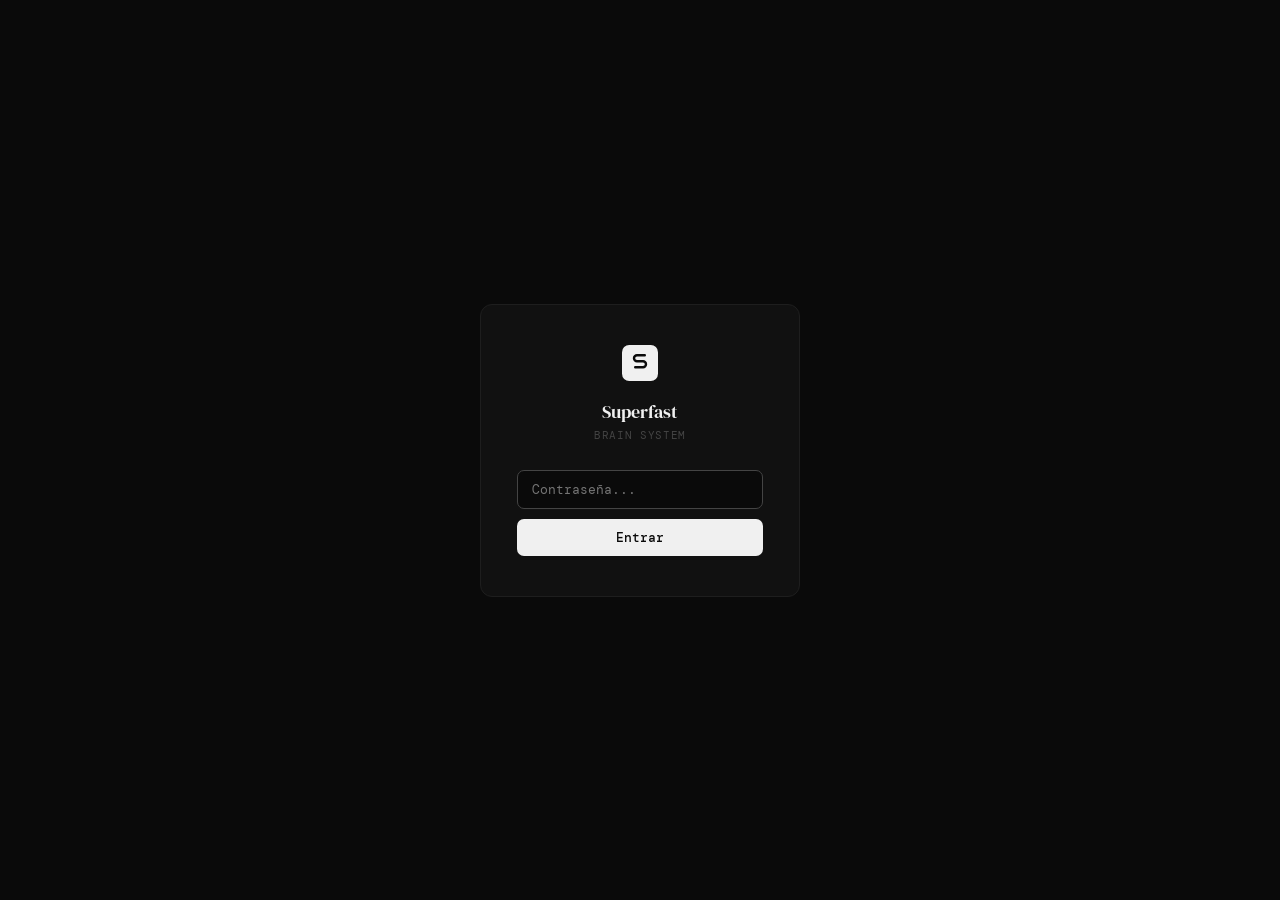
==== web/index.html @ 35ba749e "fix: mover endpoints reminder a web/app.py (archivo real de Render)" ====
<!DOCTYPE html>
<html lang="es">
<head>
<meta charset="UTF-8">
<meta name="viewport" content="width=device-width, initial-scale=1.0">
<title>Superfast — Brain System</title>
<link href="https://fonts.googleapis.com/css2?family=DM+Serif+Display:ital@0;1&family=DM+Mono:wght@300;400;500&display=swap" rel="stylesheet">
<style>
:root {
  --bg: #0a0a0a; --surface: #111111; --surface2: #1a1a1a;
  --border: #1e1e1e; --border2: #2e2e2e;
  --text: #f0f0f0; --text2: #888888; --text3: #444444;
  --green: #4ade80; --red: #f87171;
  --bottom-nav-h: 60px;
}
* { box-sizing: border-box; margin: 0; padding: 0; }
body { background: var(--bg); color: var(--text); font-family: 'DM Mono', monospace; font-size: 13px; min-height: 100vh; display: flex; }

/* ── LOGIN SCREEN ─────────────────────────────────────────── */
#login-screen {
  display: none;
  position: fixed; inset: 0;
  background: #0a0a0a;
  align-items: center; justify-content: center;
  z-index: 9999;
  padding: 16px;
}
#login-screen.visible { display: flex; }
.login-box {
  background: #111;
  border: 1px solid #1e1e1e;
  border-radius: 12px;
  padding: 40px 36px;
  width: 100%;
  max-width: 320px;
  text-align: center;
}
.login-logo { width: 36px; height: 36px; margin: 0 auto 14px; }
.login-title { font-family: 'DM Serif Display', serif; font-size: 18px; color: #f0f0f0; margin-bottom: 4px; }
.login-sub { font-size: 11px; color: #444; letter-spacing: 0.06em; text-transform: uppercase; margin-bottom: 28px; }
.login-input {
  width: 100%; padding: 10px 14px;
  background: #0a0a0a; border: 1px solid #2e2e2e; border-radius: 7px;
  color: #f0f0f0; font-family: 'DM Mono', monospace; font-size: 13px;
  outline: none; margin-bottom: 10px; transition: border-color 0.15s;
}
.login-input:focus { border-color: #444; }
.login-btn {
  width: 100%; padding: 10px;
  background: #f0f0f0; border: none; border-radius: 7px;
  color: #0a0a0a; font-family: 'DM Mono', monospace;
  font-size: 13px; font-weight: 500; cursor: pointer; transition: background 0.15s;
}
.login-btn:hover { background: #d4d4d4; }
.login-btn:disabled { background: #1a1a1a; color: #444; cursor: not-allowed; }
.login-error { font-size: 11px; color: #f87171; margin-top: 10px; display: none; }

/* ── APP ─────────────────────────────────────────────────── */
#app { display: none; width: 100%; }
#app.visible { display: flex; }

/* ── SIDEBAR (desktop) ───────────────────────────────────── */
.sidebar {
  width: 220px; min-width: 220px;
  background: var(--surface); border-right: 1px solid var(--border);
  display: flex; flex-direction: column;
  height: 100vh; position: sticky; top: 0;
}
.logo { padding: 24px 20px; border-bottom: 1px solid var(--border); display: flex; align-items: center; gap: 12px; }
.logo-mark { width: 30px; height: 30px; flex-shrink: 0; }
.logo-name { font-family: 'DM Serif Display', serif; font-size: 15px; color: var(--text); display: block; }
.logo-sub { font-size: 10px; color: var(--text3); letter-spacing: 0.08em; text-transform: uppercase; display: block; margin-top: 1px; }
.nav { padding: 12px 10px; flex: 1; }
.nav-section { font-size: 10px; color: var(--text3); letter-spacing: 0.1em; text-transform: uppercase; padding: 14px 10px 6px; }
.nav-item {
  display: flex; align-items: center; gap: 10px;
  padding: 9px 10px; border-radius: 6px; cursor: pointer;
  color: var(--text2); font-size: 12px; border: none; background: none;
  width: 100%; text-align: left; transition: all 0.15s; letter-spacing: 0.02em;
}
.nav-item:hover { background: var(--surface2); color: var(--text); }
.nav-item.active { background: var(--surface2); color: var(--text); }
.nav-item svg { opacity: 0.5; flex-shrink: 0; }
.nav-item.active svg { opacity: 1; }
.sidebar-footer {
  padding: 14px 16px; border-top: 1px solid var(--border);
  font-size: 11px; color: var(--text3);
  display: flex; align-items: center; justify-content: space-between;
}
.logout-btn { background: none; border: none; color: var(--text3); font-family: 'DM Mono', monospace; font-size: 11px; cursor: pointer; padding: 0; transition: color 0.15s; }
.logout-btn:hover { color: var(--red); }
.status-dot { display: inline-block; width: 6px; height: 6px; border-radius: 50%; background: var(--green); margin-right: 6px; animation: pulse 2s infinite; }
@keyframes pulse { 0%,100%{opacity:1} 50%{opacity:0.3} }

/* ── BOTTOM NAV (mobile only) ────────────────────────────── */
.bottom-nav {
  display: none;
  position: fixed; bottom: 0; left: 0; right: 0;
  height: var(--bottom-nav-h);
  background: var(--surface);
  border-top: 1px solid var(--border);
  z-index: 100;
  padding: 0 4px;
  align-items: stretch;
}
.bnav-item {
  flex: 1; display: flex; flex-direction: column;
  align-items: center; justify-content: center; gap: 4px;
  cursor: pointer; border: none; background: none;
  color: var(--text3); font-family: 'DM Mono', monospace;
  font-size: 9px; letter-spacing: 0.04em; padding: 8px 4px;
  transition: color 0.15s; -webkit-tap-highlight-color: transparent;
}
.bnav-item svg { opacity: 0.5; }
.bnav-item.active { color: var(--text); }
.bnav-item.active svg { opacity: 1; }

/* ── MAIN ────────────────────────────────────────────────── */
.main { flex: 1; display: flex; flex-direction: column; height: 100vh; overflow: hidden; min-width: 0; }
.topbar {
  height: 56px; border-bottom: 1px solid var(--border);
  display: flex; align-items: center; padding: 0 28px; gap: 14px; flex-shrink: 0;
}
.topbar-title { font-family: 'DM Serif Display', serif; font-size: 16px; color: var(--text); white-space: nowrap; }
.topbar-sep { color: var(--text3); }
.topbar-sub { font-size: 11px; color: var(--text3); white-space: nowrap; overflow: hidden; text-overflow: ellipsis; }
.topbar-actions { margin-left: auto; flex-shrink: 0; }
.content { flex: 1; overflow-y: auto; padding: 28px; }
.content::-webkit-scrollbar { width: 4px; }
.content::-webkit-scrollbar-thumb { background: var(--border2); border-radius: 2px; }

/* ── BUTTONS ─────────────────────────────────────────────── */
.btn {
  padding: 7px 16px; border-radius: 5px;
  font-family: 'DM Mono', monospace; font-size: 12px; cursor: pointer;
  border: 1px solid var(--border2); background: var(--surface2); color: var(--text2);
  transition: all 0.15s; white-space: nowrap;
}
.btn:hover { border-color: #444; color: var(--text); }
.btn-primary { background: var(--text); color: var(--bg); border-color: var(--text); font-weight: 500; }
.btn-primary:hover { background: #d4d4d4; }
.btn-primary:disabled { background: var(--surface2); color: var(--text3); border-color: var(--border); cursor: not-allowed; }

/* ── VIEWS ───────────────────────────────────────────────── */
.view { display: none; }
.view.active { display: block; }

/* ── PANEL ───────────────────────────────────────────────── */
.panel { background: var(--surface); border: 1px solid var(--border); border-radius: 8px; overflow: hidden; }
.panel-header { padding: 12px 18px; border-bottom: 1px solid var(--border); display: flex; align-items: center; justify-content: space-between; }
.panel-label { font-size: 10px; color: var(--text3); letter-spacing: 0.1em; text-transform: uppercase; }
.panel-body { padding: 18px; }

/* ── NEW NOTE ────────────────────────────────────────────── */
.note-grid { display: grid; grid-template-columns: 1fr 300px; gap: 20px; max-width: 1080px; }
.title-input {
  width: 100%; background: transparent; border: none;
  border-bottom: 1px solid var(--border); color: var(--text);
  font-family: 'DM Serif Display', serif; font-size: 22px; line-height: 1.3;
  padding: 2px 0 12px; outline: none; display: block;
}
.title-input::placeholder { color: var(--text3); font-style: italic; }
.body-input {
  width: 100%; height: 360px; background: transparent; border: none;
  color: var(--text2); font-family: 'DM Mono', monospace; font-size: 13px;
  line-height: 1.8; resize: none; outline: none; margin-top: 14px;
}
.body-input::placeholder { color: var(--text3); }
.char-count { padding: 10px 18px; border-top: 1px solid var(--border); font-size: 11px; color: var(--text3); text-align: right; }

/* ── STATUS ──────────────────────────────────────────────── */
.status-box { padding: 10px 14px; border-radius: 6px; font-size: 12px; display: flex; align-items: center; gap: 8px; }
.status-box.idle { background: rgba(255,255,255,0.03); border: 1px solid var(--border2); color: var(--text3); }
.status-box.processing { background: rgba(255,255,255,0.05); border: 1px solid var(--border2); color: var(--text2); }
.status-box.success { background: rgba(74,222,128,0.07); border: 1px solid rgba(74,222,128,0.2); color: var(--green); }
.status-box.error { background: rgba(248,113,113,0.07); border: 1px solid rgba(248,113,113,0.2); color: var(--red); }
.info-row { display: flex; flex-direction: column; gap: 16px; margin-top: 16px; }
.info-label { font-size: 10px; color: var(--text3); letter-spacing: 0.1em; text-transform: uppercase; margin-bottom: 6px; }
.info-value { font-size: 13px; color: var(--text2); line-height: 1.6; }
.tags-row { display: flex; flex-wrap: wrap; gap: 5px; }
.tag { padding: 3px 9px; border: 1px solid var(--border2); border-radius: 3px; font-size: 11px; color: var(--text2); }
.notion-link {
  display: flex; align-items: center; gap: 8px;
  padding: 10px 12px; background: var(--surface2);
  border: 1px solid var(--border2); border-radius: 6px;
  color: var(--text); text-decoration: none; font-size: 12px; transition: border-color 0.15s;
}
.notion-link:hover { border-color: #555; }

/* ── HISTORY ─────────────────────────────────────────────── */
.history-grid { display: grid; grid-template-columns: repeat(auto-fill, minmax(280px, 1fr)); gap: 14px; max-width: 1080px; }
.note-card { background: var(--surface); border: 1px solid var(--border); border-radius: 8px; padding: 16px; cursor: pointer; transition: border-color 0.15s; }
.note-card:hover { border-color: var(--border2); }
.card-header { display: flex; align-items: flex-start; justify-content: space-between; gap: 10px; margin-bottom: 10px; }
.card-title { font-family: 'DM Serif Display', serif; font-size: 15px; color: var(--text); line-height: 1.3; }
.card-badge { font-size: 10px; padding: 2px 7px; border: 1px solid var(--border2); border-radius: 3px; color: var(--text3); flex-shrink: 0; letter-spacing: 0.05em; }
.card-date { font-size: 10px; color: var(--text3); margin-bottom: 8px; }
.card-summary { font-size: 12px; color: var(--text2); line-height: 1.6; margin-bottom: 12px; display: -webkit-box; -webkit-line-clamp: 2; -webkit-box-orient: vertical; overflow: hidden; }
.card-footer { display: flex; align-items: center; justify-content: space-between; }
.card-tags { display: flex; gap: 5px; flex-wrap: wrap; }
.card-tag { font-size: 10px; color: var(--text3); border: 1px solid var(--border); border-radius: 2px; padding: 2px 6px; }
.card-ext-link { font-size: 11px; color: var(--text3); text-decoration: none; transition: color 0.15s; }
.card-ext-link:hover { color: var(--text); }
.card-delete { background: none; border: none; cursor: pointer; color: var(--text3); padding: 2px 4px; border-radius: 3px; font-size: 14px; line-height: 1; transition: color 0.15s; display: none; }
.note-card:hover .card-delete { display: block; }
.card-delete:hover { color: var(--red); }

/* ── HISTORY TOOLBAR ─────────────────────────────────────── */
.history-toolbar { display: flex; align-items: center; gap: 10px; max-width: 1080px; margin-bottom: 18px; flex-wrap: wrap; }
.search-input {
  flex: 1; min-width: 160px; background: var(--surface);
  border: 1px solid var(--border2); border-radius: 6px;
  color: var(--text); font-family: 'DM Mono', monospace;
  font-size: 12px; padding: 8px 14px; outline: none; transition: border-color 0.15s;
}
.search-input:focus { border-color: #444; }
.search-input::placeholder { color: var(--text3); }
.filter-btn {
  padding: 7px 12px; border-radius: 5px;
  font-family: 'DM Mono', monospace; font-size: 11px; cursor: pointer;
  border: 1px solid var(--border2); background: var(--surface); color: var(--text3);
  transition: all 0.15s; letter-spacing: 0.04em; white-space: nowrap;
}
.filter-btn:hover { color: var(--text); border-color: #444; }
.filter-btn.on { background: var(--surface2); color: var(--text); border-color: #444; }

/* ── CARD PINNED ─────────────────────────────────────────── */
.note-card.pinned { border-color: #333; }
.card-pin { background: none; border: none; cursor: pointer; color: var(--text3); padding: 2px 4px; font-size: 12px; transition: color 0.15s; display: none; }
.note-card:hover .card-pin { display: block; }
.note-card.pinned .card-pin { display: block; color: var(--text2); }
.card-pin:hover { color: var(--text); }
.card-reprocess { background: none; border: none; cursor: pointer; color: var(--text3); padding: 2px 4px; font-size: 11px; transition: color 0.15s; display: none; letter-spacing: 0.02em; }
.note-card:hover .card-reprocess { display: block; }
.card-reprocess:hover { color: var(--text); }

/* ── STATS ───────────────────────────────────────────────── */
.stats-grid { display: grid; grid-template-columns: repeat(auto-fill, minmax(200px, 1fr)); gap: 14px; max-width: 1080px; margin-bottom: 28px; }
.stat-card { background: var(--surface); border: 1px solid var(--border); border-radius: 8px; padding: 18px 20px; }
.stat-value { font-family: 'DM Serif Display', serif; font-size: 32px; color: var(--text); line-height: 1; margin-bottom: 6px; }
.stat-label { font-size: 11px; color: var(--text3); letter-spacing: 0.06em; text-transform: uppercase; }
.tags-chart { max-width: 1080px; background: var(--surface); border: 1px solid var(--border); border-radius: 8px; padding: 18px 20px; margin-bottom: 14px; }
.tags-chart-title { font-size: 10px; color: var(--text3); letter-spacing: 0.1em; text-transform: uppercase; margin-bottom: 14px; }
.tag-bar-row { display: flex; align-items: center; gap: 10px; margin-bottom: 8px; }
.tag-bar-label { font-size: 11px; color: var(--text2); width: 100px; flex-shrink: 0; overflow: hidden; text-overflow: ellipsis; white-space: nowrap; }
.tag-bar-track { flex: 1; height: 4px; background: var(--border2); border-radius: 2px; }
.tag-bar-fill { height: 100%; background: var(--text2); border-radius: 2px; transition: width 0.4s ease; }
.tag-bar-count { font-size: 11px; color: var(--text3); width: 20px; text-align: right; flex-shrink: 0; }
.empty { display: flex; flex-direction: column; align-items: center; justify-content: center; height: 260px; gap: 10px; color: var(--text3); }
.empty-icon { font-size: 28px; opacity: 0.3; }
.empty-text { font-size: 12px; letter-spacing: 0.04em; }

/* ── CHAT ────────────────────────────────────────────────── */
.chat-layout { display: grid; grid-template-columns: 1fr 300px; gap: 20px; max-width: 1080px; height: calc(100vh - 114px); }
.chat-col { display: flex; flex-direction: column; height: 100%; min-height: 0; }
.chat-messages { flex: 1; overflow-y: auto; display: flex; flex-direction: column; gap: 14px; padding-right: 6px; }
.chat-messages::-webkit-scrollbar { width: 3px; }
.chat-messages::-webkit-scrollbar-thumb { background: var(--border2); }
.msg { display: flex; gap: 10px; animation: fadeUp 0.2s ease; }
.msg.user { flex-direction: row-reverse; }
@keyframes fadeUp { from{opacity:0;transform:translateY(5px)} to{opacity:1;transform:translateY(0)} }
.msg-av {
  width: 26px; height: 26px; border-radius: 4px;
  background: var(--surface2); border: 1px solid var(--border2);
  display: flex; align-items: center; justify-content: center;
  font-size: 11px; flex-shrink: 0; font-family: 'DM Serif Display', serif;
}
.msg.user .msg-av { background: var(--text); color: var(--bg); border-color: var(--text); }
.msg-body {
  max-width: 78%; padding: 10px 13px; border-radius: 6px;
  font-size: 12px; line-height: 1.7;
  background: var(--surface); border: 1px solid var(--border); color: var(--text2);
}
.msg.user .msg-body { background: var(--surface2); color: var(--text); border-color: var(--border2); }
.chat-footer { border-top: 1px solid var(--border); padding-top: 14px; flex-shrink: 0; margin-top: 14px; }
.chat-row { display: flex; gap: 8px; }
.chat-in {
  flex: 1; background: var(--surface); border: 1px solid var(--border2); border-radius: 6px;
  color: var(--text); font-family: 'DM Mono', monospace; font-size: 13px;
  padding: 9px 13px; outline: none; transition: border-color 0.15s;
}
.chat-in:focus { border-color: #444; }
.context-note { display: flex; align-items: center; gap: 9px; padding: 9px 10px; border-radius: 5px; cursor: pointer; border: 1px solid transparent; transition: all 0.15s; }
.context-note:hover { background: var(--surface2); }
.context-note.on { background: var(--surface2); border-color: var(--border2); }
.ctx-check { width: 14px; height: 14px; border: 1px solid var(--border2); border-radius: 3px; flex-shrink: 0; display: flex; align-items: center; justify-content: center; }
.context-note.on .ctx-check { background: var(--text); border-color: var(--text); }
.ctx-title { font-size: 12px; color: var(--text2); white-space: nowrap; overflow: hidden; text-overflow: ellipsis; }
.context-note.on .ctx-title { color: var(--text); }
.panel-notes { overflow-y: auto; flex: 1; }
.chat-panel { display: flex; flex-direction: column; height: 100%; }

/* ── CLEAR NOTE BUTTON ───────────────────────────────────── */
.btn-ghost {
  padding: 7px 14px; border-radius: 5px;
  font-family: 'DM Mono', monospace; font-size: 12px; cursor: pointer;
  border: 1px solid var(--border2); background: transparent; color: var(--text3);
  transition: all 0.15s; white-space: nowrap;
}
.btn-ghost:hover { border-color: var(--red); color: var(--red); }

/* ── CHAT FILTER TABS ────────────────────────────────────── */
.chat-filters { display: flex; gap: 6px; margin-bottom: 10px; }
.chat-filter-btn {
  padding: 5px 12px; border-radius: 4px; cursor: pointer;
  font-family: 'DM Mono', monospace; font-size: 11px; letter-spacing: 0.04em;
  border: 1px solid var(--border2); background: transparent; color: var(--text3);
  transition: all 0.15s;
}
.chat-filter-btn:hover { color: var(--text2); border-color: #444; }
.chat-filter-btn.active { background: var(--surface2); color: var(--text); border-color: #444; }
.chat-filter-label { font-size: 10px; color: var(--text3); letter-spacing: 0.08em; text-transform: uppercase; margin-bottom: 8px; padding-left: 2px; }

/* ── BULK SELECT ─────────────────────────────────────────── */
.bulk-bar {
  display: none; align-items: center; gap: 10px;
  padding: 8px 14px; background: var(--surface2);
  border: 1px solid var(--border2); border-radius: 6px;
  max-width: 1080px; margin-bottom: 14px;
}
.bulk-bar.visible { display: flex; }
.bulk-count { font-size: 12px; color: var(--text2); flex: 1; }
.btn-danger {
  padding: 6px 14px; border-radius: 5px;
  font-family: 'DM Mono', monospace; font-size: 12px; cursor: pointer;
  border: 1px solid rgba(248,113,113,0.3); background: rgba(248,113,113,0.08);
  color: var(--red); transition: all 0.15s; white-space: nowrap;
}
.btn-danger:hover { background: rgba(248,113,113,0.15); border-color: var(--red); }
.note-card.selecting { cursor: default; }
.note-card.bulk-selected { border-color: #555; background: var(--surface2); }
.card-checkbox {
  width: 15px; height: 15px; border: 1px solid var(--border2); border-radius: 3px;
  flex-shrink: 0; display: none; align-items: center; justify-content: center;
  background: var(--surface);
}
.selecting-mode .card-checkbox { display: flex; }
.note-card.bulk-selected .card-checkbox { background: var(--text); border-color: var(--text); }

/* ── EDIT MODAL ──────────────────────────────────────────── */
.modal-overlay {
  display: none; position: fixed; inset: 0;
  background: rgba(0,0,0,0.7); z-index: 500;
  align-items: center; justify-content: center; padding: 20px;
}
.modal-overlay.visible { display: flex; }
.modal {
  background: var(--surface); border: 1px solid var(--border2);
  border-radius: 10px; width: 100%; max-width: 620px;
  max-height: 90vh; display: flex; flex-direction: column;
}
.modal-header {
  padding: 16px 20px; border-bottom: 1px solid var(--border);
  display: flex; align-items: center; justify-content: space-between; flex-shrink: 0;
}
.modal-title { font-family: 'DM Serif Display', serif; font-size: 15px; color: var(--text); }
.modal-close { background: none; border: none; color: var(--text3); cursor: pointer; font-size: 18px; line-height: 1; padding: 2px 6px; border-radius: 3px; transition: color 0.15s; }
.modal-close:hover { color: var(--text); }
.modal-body { padding: 20px; overflow-y: auto; flex: 1; display: flex; flex-direction: column; gap: 14px; }
.modal-footer { padding: 14px 20px; border-top: 1px solid var(--border); display: flex; gap: 8px; justify-content: flex-end; flex-shrink: 0; }
.modal-input {
  width: 100%; background: var(--surface2); border: 1px solid var(--border2);
  border-radius: 6px; color: var(--text); font-family: 'DM Mono', monospace;
  font-size: 13px; padding: 9px 13px; outline: none; transition: border-color 0.15s;
}
.modal-input:focus { border-color: #444; }
.modal-textarea {
  width: 100%; height: 240px; background: var(--surface2); border: 1px solid var(--border2);
  border-radius: 6px; color: var(--text2); font-family: 'DM Mono', monospace;
  font-size: 13px; line-height: 1.7; padding: 9px 13px; outline: none;
  resize: vertical; transition: border-color 0.15s;
}
.modal-textarea:focus { border-color: #444; }
.modal-label { font-size: 10px; color: var(--text3); letter-spacing: 0.1em; text-transform: uppercase; margin-bottom: 5px; }

/* ── REMINDERS ───────────────────────────────────────────── */
.reminder-badge {
  display: inline-flex; align-items: center; gap: 4px;
  font-size: 10px; padding: 2px 7px;
  border-radius: 3px; letter-spacing: 0.04em;
  border: 1px solid rgba(251,191,36,0.3);
  background: rgba(251,191,36,0.08); color: #fbbf24;
}
.reminder-badge.overdue {
  border-color: rgba(248,113,113,0.3);
  background: rgba(248,113,113,0.08); color: var(--red);
}
.reminder-badge.today {
  border-color: rgba(74,222,128,0.3);
  background: rgba(74,222,128,0.08); color: var(--green);
}
.card-reminder { background: none; border: none; cursor: pointer; color: var(--text3); padding: 2px 4px; font-size: 12px; transition: color 0.15s; display: none; }
.note-card:hover .card-reminder { display: block; }
.note-card.has-reminder .card-reminder { display: block; color: #fbbf24; }
.note-card.has-reminder.overdue .card-reminder { color: var(--red); }
.note-card.has-reminder.today .card-reminder { color: var(--green); }
.reminder-panel {
  background: var(--surface); border: 1px solid var(--border);
  border-radius: 8px; padding: 0; overflow: hidden; max-width: 1080px; margin-bottom: 20px;
}
.reminder-panel-header {
  padding: 12px 18px; border-bottom: 1px solid var(--border);
  display: flex; align-items: center; justify-content: space-between;
}
.reminder-item {
  display: flex; align-items: center; gap: 12px;
  padding: 10px 18px; border-bottom: 1px solid var(--border);
  transition: background 0.1s;
}
.reminder-item:last-child { border-bottom: none; }
.reminder-item:hover { background: var(--surface2); }
.reminder-dot { width: 6px; height: 6px; border-radius: 50%; flex-shrink: 0; background: #fbbf24; }
.reminder-dot.overdue { background: var(--red); }
.reminder-dot.today { background: var(--green); }
.reminder-title { flex: 1; font-size: 12px; color: var(--text); overflow: hidden; text-overflow: ellipsis; white-space: nowrap; }
.reminder-date-label { font-size: 11px; color: var(--text3); flex-shrink: 0; }
.reminder-clear { background: none; border: none; cursor: pointer; color: var(--text3); font-size: 13px; padding: 2px 5px; border-radius: 3px; transition: color 0.15s; }
.reminder-clear:hover { color: var(--red); }

/* Date picker modal */
.date-picker-overlay {
  display: none; position: fixed; inset: 0;
  background: rgba(0,0,0,0.5); z-index: 600;
  align-items: center; justify-content: center;
}
.date-picker-overlay.visible { display: flex; }
.date-picker-box {
  background: var(--surface); border: 1px solid var(--border2);
  border-radius: 10px; padding: 24px; width: 280px;
}
.date-picker-title { font-family: 'DM Serif Display', serif; font-size: 14px; color: var(--text); margin-bottom: 4px; }
.date-picker-sub { font-size: 11px; color: var(--text3); margin-bottom: 16px; white-space: nowrap; overflow: hidden; text-overflow: ellipsis; }
.date-input {
  width: 100%; background: var(--surface2); border: 1px solid var(--border2);
  border-radius: 6px; color: var(--text); font-family: 'DM Mono', monospace;
  font-size: 13px; padding: 9px 13px; outline: none; margin-bottom: 12px;
  transition: border-color 0.15s;
}
.date-input:focus { border-color: #444; }
.date-picker-actions { display: flex; gap: 8px; justify-content: flex-end; }
.shortcut-btns { display: flex; gap: 6px; margin-bottom: 12px; flex-wrap: wrap; }
.shortcut-btn {
  padding: 5px 10px; border-radius: 4px; cursor: pointer;
  font-family: 'DM Mono', monospace; font-size: 11px;
  border: 1px solid var(--border2); background: var(--surface2); color: var(--text2);
  transition: all 0.15s;
}
.shortcut-btn:hover { color: var(--text); border-color: #444; }

/* ── SPINNER ─────────────────────────────────────────────── */
.spin { width: 12px; height: 12px; border: 2px solid var(--border2); border-top-color: var(--text2); border-radius: 50%; animation: rot 0.7s linear infinite; display: inline-block; }
@keyframes rot { to{transform:rotate(360deg)} }

/* ════════════════════════════════════════════════════════════
   RESPONSIVE — tablet (≤ 900px)
════════════════════════════════════════════════════════════ */
@media (max-width: 900px) {
  .note-grid {
    grid-template-columns: 1fr;
  }
  .chat-layout {
    grid-template-columns: 1fr;
    height: auto;
  }
  .chat-panel {
    height: 280px;
  }
}

/* ════════════════════════════════════════════════════════════
   RESPONSIVE — mobile (≤ 640px)
════════════════════════════════════════════════════════════ */
@media (max-width: 640px) {
  /* Hide desktop sidebar, show bottom nav */
  .sidebar { display: none; }
  .bottom-nav { display: flex; }

  /* App takes full width */
  #app.visible { flex-direction: column; }
  .main { height: calc(100vh - var(--bottom-nav-h)); }

  /* Topbar — hide subtitle, smaller padding */
  .topbar { padding: 0 16px; gap: 8px; height: 50px; }
  .topbar-sep { display: none; }
  .topbar-sub { display: none; }
  .topbar-title { font-size: 14px; }
  .btn { padding: 6px 12px; font-size: 11px; }

  /* Content padding */
  .content { padding: 16px; padding-bottom: 16px; }

  /* Note grid → single column */
  .note-grid { grid-template-columns: 1fr; gap: 14px; }

  /* Textarea height smaller on mobile */
  .body-input { height: 220px; }

  /* History toolbar wrap nicely */
  .history-toolbar { gap: 8px; }
  .search-input { min-width: 100%; order: -1; }
  .filter-btn { font-size: 10px; padding: 6px 10px; }

  /* History grid → 1 col */
  .history-grid { grid-template-columns: 1fr; }

  /* Always show card actions on mobile (no hover) */
  .card-delete { display: block; }
  .card-pin { display: block; }
  .card-reminder { display: block; }
  .card-reprocess { display: block; }

  /* Chat layout → stacked, full height */
  .chat-layout {
    grid-template-columns: 1fr;
    height: calc(100vh - 50px - var(--bottom-nav-h));
    gap: 12px;
  }
  .chat-col { min-height: 0; }
  .chat-panel { height: 200px; flex-shrink: 0; }
  .panel-notes { max-height: 140px; }

  /* Stats grid 2 cols on mobile */
  .stats-grid { grid-template-columns: repeat(2, 1fr); }
  .stat-value { font-size: 26px; }
}
</style>
</head>
<body>

<!-- ── LOGIN SCREEN ──────────────────────────────────────────────── -->
<div id="login-screen">
  <div class="login-box">
    <svg class="login-logo" viewBox="0 0 30 30" fill="none" xmlns="http://www.w3.org/2000/svg">
      <rect width="30" height="30" rx="6" fill="#f0f0f0"/>
      <path d="M19 8.5H12.5C11.12 8.5 10 9.62 10 11C10 12.38 11.12 13.5 12.5 13.5H17.5C18.88 13.5 20 14.62 20 16C20 17.38 18.88 18.5 17.5 18.5H11" stroke="#0a0a0a" stroke-width="2" stroke-linecap="round"/>
    </svg>
    <div class="login-title">Superfast</div>
    <div class="login-sub">Brain System</div>
    <input class="login-input" id="pw-input" type="password" placeholder="Contraseña..."
           onkeydown="if(event.key==='Enter') doLogin()" autofocus />
    <button class="login-btn" id="login-btn" onclick="doLogin()">Entrar</button>
    <div class="login-error" id="login-err">Contraseña incorrecta</div>
  </div>
</div>

<!-- ── APP ──────────────────────────────────────────────────────── -->
<div id="app">
  <!-- Desktop sidebar -->
  <aside class="sidebar">
    <div class="logo">
      <svg class="logo-mark" viewBox="0 0 30 30" fill="none" xmlns="http://www.w3.org/2000/svg">
        <rect width="30" height="30" rx="6" fill="#f0f0f0"/>
        <path d="M19 8.5H12.5C11.12 8.5 10 9.62 10 11C10 12.38 11.12 13.5 12.5 13.5H17.5C18.88 13.5 20 14.62 20 16C20 17.38 18.88 18.5 17.5 18.5H11" stroke="#0a0a0a" stroke-width="2" stroke-linecap="round"/>
      </svg>
      <div>
        <span class="logo-name">Superfast</span>
        <span class="logo-sub">Brain System</span>
      </div>
    </div>
    <nav class="nav">
      <div class="nav-section">Workspace</div>
      <button class="nav-item active" id="btn-new" onclick="showView('new',this)">
        <svg width="14" height="14" viewBox="0 0 16 16" fill="none"><path d="M8 3v10M3 8h10" stroke="currentColor" stroke-width="1.5" stroke-linecap="round"/></svg>
        Nueva nota
      </button>
      <button class="nav-item" id="btn-history" onclick="showView('history',this)">
        <svg width="14" height="14" viewBox="0 0 16 16" fill="none"><rect x="2" y="3" width="12" height="2" rx="1" fill="currentColor"/><rect x="2" y="7" width="9" height="2" rx="1" fill="currentColor"/><rect x="2" y="11" width="11" height="2" rx="1" fill="currentColor"/></svg>
        Historial
      </button>
      <button class="nav-item" id="btn-stats" onclick="showView('stats',this)">
        <svg width="14" height="14" viewBox="0 0 16 16" fill="none"><rect x="2" y="9" width="3" height="5" rx="1" fill="currentColor"/><rect x="6.5" y="6" width="3" height="8" rx="1" fill="currentColor"/><rect x="11" y="3" width="3" height="11" rx="1" fill="currentColor"/></svg>
        Stats
      </button>
      <button class="nav-item" id="btn-chat" onclick="showView('chat',this)">
        <svg width="14" height="14" viewBox="0 0 16 16" fill="none"><path d="M2 4a2 2 0 012-2h8a2 2 0 012 2v6a2 2 0 01-2 2H6l-3 2V4z" stroke="currentColor" stroke-width="1.5" stroke-linejoin="round"/></svg>
        Chat con notas
      </button>
    </nav>
    <div class="sidebar-footer">
      <span><span class="status-dot"></span>Gemini 2.5 Flash</span>
      <button class="logout-btn" onclick="doLogout()">salir</button>
    </div>
  </aside>

  <!-- Mobile bottom nav -->
  <nav class="bottom-nav" id="bottom-nav">
    <button class="bnav-item active" id="bnav-new" onclick="showView('new',null,'bnav-new')">
      <svg width="18" height="18" viewBox="0 0 16 16" fill="none"><path d="M8 3v10M3 8h10" stroke="currentColor" stroke-width="1.5" stroke-linecap="round"/></svg>
      Nueva
    </button>
    <button class="bnav-item" id="bnav-history" onclick="showView('history',null,'bnav-history')">
      <svg width="18" height="18" viewBox="0 0 16 16" fill="none"><rect x="2" y="3" width="12" height="2" rx="1" fill="currentColor"/><rect x="2" y="7" width="9" height="2" rx="1" fill="currentColor"/><rect x="2" y="11" width="11" height="2" rx="1" fill="currentColor"/></svg>
      Historial
    </button>
    <button class="bnav-item" id="bnav-stats" onclick="showView('stats',null,'bnav-stats')">
      <svg width="18" height="18" viewBox="0 0 16 16" fill="none"><rect x="2" y="9" width="3" height="5" rx="1" fill="currentColor"/><rect x="6.5" y="6" width="3" height="8" rx="1" fill="currentColor"/><rect x="11" y="3" width="3" height="11" rx="1" fill="currentColor"/></svg>
      Stats
    </button>
    <button class="bnav-item" id="bnav-chat" onclick="showView('chat',null,'bnav-chat')">
      <svg width="18" height="18" viewBox="0 0 16 16" fill="none"><path d="M2 4a2 2 0 012-2h8a2 2 0 012 2v6a2 2 0 01-2 2H6l-3 2V4z" stroke="currentColor" stroke-width="1.5" stroke-linejoin="round"/></svg>
      Chat
    </button>
  </nav>

  <main class="main">
    <div class="topbar">
      <span class="topbar-title" id="tb-title">Nueva nota</span>
      <span class="topbar-sep">/</span>
      <span class="topbar-sub" id="tb-sub">Escribe y procesa a Notion</span>
      <div class="topbar-actions" style="display:flex;gap:8px;align-items:center">
        <button class="btn-ghost" id="clear-btn" onclick="clearNote()" style="display:none" title="Descartar y nueva nota">✕ Nueva</button>
        <button class="btn btn-primary" id="process-btn" onclick="processNote()">⚡ Procesar</button>
      </div>
    </div>
    <div class="content">

      <!-- VIEW: NUEVA NOTA -->
      <div class="view active" id="view-new">
        <div class="note-grid">
          <div class="panel">
            <div class="panel-header">
              <span class="panel-label">Contenido</span>
              <span class="panel-label">markdown</span>
            </div>
            <div class="panel-body">
              <input class="title-input" id="note-title" type="text" placeholder="Título de la nota..." />
              <textarea class="body-input" id="note-body"
                placeholder="Escribe el contenido aquí...&#10;&#10;## Sección&#10;- punto uno&#10;- punto dos"
                oninput="updateCount()"></textarea>
            </div>
            <div class="char-count"><span id="char-count">0</span> chars</div>
          </div>
          <div style="display:flex;flex-direction:column;gap:16px">
            <div class="panel">
              <div class="panel-header"><span class="panel-label">Estado</span></div>
              <div class="panel-body">
                <div class="status-box idle" id="status-box">Esperando nota...</div>
                <div class="info-row" id="result-info" style="display:none">
                  <div>
                    <div class="info-label">Título</div>
                    <div class="info-value" id="res-title">—</div>
                  </div>
                  <div>
                    <div class="info-label">Tipo</div>
                    <div class="info-value" id="res-type">—</div>
                  </div>
                  <div>
                    <div class="info-label">Tags</div>
                    <div class="tags-row" id="res-tags"></div>
                  </div>
                  <div>
                    <div class="info-label">Notion</div>
                    <a href="#" id="res-link" class="notion-link" target="_blank">
                      <svg width="13" height="13" viewBox="0 0 16 16" fill="none"><path d="M6 3H3a1 1 0 00-1 1v9a1 1 0 001 1h9a1 1 0 001-1v-3" stroke="currentColor" stroke-width="1.5" stroke-linecap="round"/><path d="M9 2h5v5M14 2L8 8" stroke="currentColor" stroke-width="1.5" stroke-linecap="round" stroke-linejoin="round"/></svg>
                      Ver en Notion
                    </a>
                  </div>
                </div>
              </div>
            </div>
            <div class="panel">
              <div class="panel-header"><span class="panel-label">Resumen IA</span></div>
              <div class="panel-body">
                <div id="res-summary" style="font-size:12px;color:var(--text3);line-height:1.7">El resumen aparecerá aquí.</div>
              </div>
            </div>
          </div>
        </div>
      </div>

      <!-- VIEW: HISTORIAL -->
      <div class="view" id="view-history">
        <div class="history-toolbar">
          <input class="search-input" id="search-input" type="text" placeholder="Buscar notas..." oninput="renderHistory()" />
          <button class="filter-btn" id="filter-all" onclick="setFilter('all',this)">Todas</button>
          <button class="filter-btn" id="filter-knowledge" onclick="setFilter('KNOWLEDGE',this)">Knowledge</button>
          <button class="filter-btn" id="filter-business" onclick="setFilter('BUSINESS',this)">Business</button>
          <button class="filter-btn" id="filter-pinned" onclick="setFilter('pinned',this)">📌 Pins</button>
          <button class="filter-btn" id="sync-btn" onclick="syncFromNotion()" title="Sincronizar desde Notion">⟳ Sync</button>
          <button class="filter-btn" id="bulk-toggle" onclick="toggleBulkMode()" title="Selección múltiple">☐ Seleccionar</button>
        </div>
        <div class="bulk-bar" id="bulk-bar">
          <span class="bulk-count" id="bulk-count">0 seleccionadas</span>
          <button class="btn-ghost" onclick="toggleBulkMode()">Cancelar</button>
          <button class="btn-danger" onclick="bulkDelete()">🗑 Eliminar seleccionadas</button>
        </div>
        <div id="sync-status" style="display:none;font-size:11px;color:var(--text3);margin-bottom:10px;max-width:1080px"></div>
        <div id="history-container"></div>
      </div>

      <!-- VIEW: STATS -->
      <div class="view" id="view-stats">
        <div id="reminders-container" style="margin-bottom:20px"></div>
        <div id="stats-container"></div>
      </div>

      <!-- VIEW: CHAT -->
      <div class="view" id="view-chat">
        <div class="chat-layout">
          <div class="chat-col">
            <div class="chat-messages" id="chat-msgs">
              <div class="msg">
                <div class="msg-av">S</div>
                <div class="msg-body">Hola. Selecciona notas en el panel derecho y pregúntame sobre ellas.</div>
              </div>
            </div>
            <div class="chat-footer">
              <div class="chat-filters">
                <button class="chat-filter-btn active" id="cf-all" onclick="setChatFilter('all',this)">Todas</button>
                <button class="chat-filter-btn" id="cf-knowledge" onclick="setChatFilter('KNOWLEDGE',this)">Knowledge</button>
                <button class="chat-filter-btn" id="cf-business" onclick="setChatFilter('BUSINESS',this)">Business</button>
                <button class="chat-filter-btn" id="cf-ideas" onclick="toggleIdeasMode(this)" style="margin-left:auto;border-color:transparent;color:var(--text3)">💡 Ideas</button>
              </div>
              <div class="chat-row">
                <input class="chat-in" id="chat-input" type="text" placeholder="Pregunta sobre tus notas..." onkeydown="chatKey(event)" />
                <button class="btn btn-primary" onclick="sendChat()">↑</button>
              </div>
            </div>
          </div>
          <div class="panel chat-panel">
            <div class="panel-header"><span class="panel-label">Contexto</span></div>
            <div class="panel-body panel-notes" id="ctx-list">
              <div style="color:var(--text3);font-size:12px">Procesa notas primero.</div>
            </div>
          </div>
        </div>
      </div>

    </div>
  </main>

  <!-- ── EDIT MODAL ───────────────────────────────────────────────────────── -->
  <div class="modal-overlay" id="edit-modal" onclick="closeEditModal(event)">
    <div class="modal">
      <div class="modal-header">
        <span class="modal-title">Editar nota</span>
        <button class="modal-close" onclick="closeEditModal()">×</button>
      </div>
      <div class="modal-body">
        <div>
          <div class="modal-label">Título</div>
          <input class="modal-input" id="edit-title" type="text" placeholder="Título de la nota..." />
        </div>
        <div>
          <div class="modal-label">Contenido</div>
          <textarea class="modal-textarea" id="edit-body" placeholder="Contenido de la nota..."></textarea>
        </div>
        <div id="edit-status" style="display:none;font-size:12px;padding:8px 12px;border-radius:5px"></div>
      </div>
      <div class="modal-footer">
        <button class="btn" onclick="closeEditModal()">Cancelar</button>
        <button class="btn btn-primary" id="edit-save-btn" onclick="saveEditedNote()">⚡ Re-procesar y guardar</button>
      </div>
    </div>
  </div>

  <!-- ── DATE PICKER (reminder) ──────────────────────────────────────────── -->
  <div class="date-picker-overlay" id="reminder-modal" onclick="closeReminderModal(event)">
    <div class="date-picker-box" onclick="event.stopPropagation()">
      <div class="date-picker-title">🔔 Recordatorio</div>
      <div class="date-picker-sub" id="reminder-note-title">—</div>
      <div class="shortcut-btns">
        <button class="shortcut-btn" onclick="setReminderShortcut(0)">Hoy</button>
        <button class="shortcut-btn" onclick="setReminderShortcut(1)">Mañana</button>
        <button class="shortcut-btn" onclick="setReminderShortcut(7)">1 semana</button>
        <button class="shortcut-btn" onclick="setReminderShortcut(30)">1 mes</button>
      </div>
      <input class="date-input" id="reminder-date-input" type="date" />
      <div class="date-picker-actions">
        <button class="btn" onclick="clearReminder()">Quitar 🔕</button>
        <button class="btn btn-primary" id="reminder-save-btn" onclick="saveReminder()">Guardar</button>
      </div>
    </div>
  </div>

</div><!-- /#app -->

<script>
// ── AUTH ─────────────────────────────────────────────────────────────────────
var authToken = localStorage.getItem('brain_token');

function authHeaders() {
  return {
    'Content-Type': 'application/json',
    'Authorization': 'Bearer ' + authToken
  };
}

async function doLogin() {
  var pw  = document.getElementById('pw-input').value;
  var err = document.getElementById('login-err');
  var btn = document.getElementById('login-btn');
  err.style.display = 'none';
  btn.disabled = true;
  btn.textContent = '...';
  try {
    var res = await fetch('/login', {
      method: 'POST',
      headers: { 'Content-Type': 'application/json' },
      body: JSON.stringify({ password: pw })
    });
    if (!res.ok) {
      err.style.display = 'block';
      btn.disabled = false;
      btn.textContent = 'Entrar';
      return;
    }
    var data = await res.json();
    authToken = data.token;
    localStorage.setItem('brain_token', authToken);
    showApp();
  } catch(e) {
    err.style.display = 'block';
    btn.disabled = false;
    btn.textContent = 'Entrar';
  }
}

async function doLogout() {
  try {
    await fetch('/logout', {
      method: 'POST',
      headers: authHeaders()
    });
  } catch(e) {}
  authToken = null;
  localStorage.removeItem('brain_token');
  document.getElementById('app').classList.remove('visible');
  document.getElementById('login-screen').classList.add('visible');
  document.getElementById('pw-input').value = '';
  document.getElementById('login-btn').disabled = false;
  document.getElementById('login-btn').textContent = 'Entrar';
}

async function checkAuth() {
  if (!authToken) { showLogin(); return; }
  try {
    var res = await fetch('/process', {
      method: 'POST',
      headers: authHeaders(),
      body: JSON.stringify({ content: '__ping__' })
    });
    if (res.status === 401) { showLogin(); return; }
  } catch(e) {}
  showApp();
}

function showLogin() {
  document.getElementById('login-screen').classList.add('visible');
  document.getElementById('app').classList.remove('visible');
  setTimeout(function(){ document.getElementById('pw-input').focus(); }, 50);
}

function showApp() {
  document.getElementById('login-screen').classList.remove('visible');
  document.getElementById('app').classList.add('visible');
  initApp();
}

// ── APP INIT ─────────────────────────────────────────────────────────────────
var notes = [];
var selected = {};
var currentFilter = 'all';

function initApp() {
  try { notes = JSON.parse(localStorage.getItem('sf_notes') || '[]'); } catch(e) { notes = []; }
  // Auto-sync desde Notion al iniciar (silencioso, en background)
  syncFromNotion(true);
}

// ── NOTION SYNC ───────────────────────────────────────────────────────────────
async function syncFromNotion(silent) {
  var btn      = document.getElementById('sync-btn');
  var statusEl = document.getElementById('sync-status');
  if (btn) { btn.textContent = '⟳ ...'; btn.disabled = true; }
  if (!silent && statusEl) { statusEl.style.display = 'block'; statusEl.textContent = 'Sincronizando con Notion...'; }
  try {
    var res = await fetch('/notes', {
      method: 'GET',
      headers: authHeaders()
    });
    if (res.status === 401) { doLogout(); return; }
    var data = await res.json();
    if (data.error) throw new Error(data.error);

    // Merge: preserve local fields (pinned, content) by page_id
    var localMap = {};
    notes.forEach(function(n) {
      if (n.page_id) localMap[n.page_id] = n;
      else if (n.url) {
        // fallback: derive page_id from URL
        var id = n.url.split('-').pop().replace(/\//g,'');
        localMap[id] = n;
      }
    });

    notes = data.notes.map(function(n) {
      var local = localMap[n.page_id] || localMap[n.page_id.replace(/-/g,'')] || {};
      return Object.assign({}, n, {
        pinned:  local.pinned  || false,
        content: local.content || ''
      });
    });

    try { localStorage.setItem('sf_notes', JSON.stringify(notes.slice(0, 100))); } catch(e) {}

    // Refresh any open views
    var histActive = document.getElementById('view-history').classList.contains('active');
    var statsActive = document.getElementById('view-stats').classList.contains('active');
    var chatActive  = document.getElementById('view-chat').classList.contains('active');
    if (histActive)  renderHistory();
    if (statsActive) { renderStats(); renderReminders(); }
    if (chatActive)  renderCtx();

    // Update subtitle count
    var tbSub = document.getElementById('tb-sub');
    if (tbSub && document.getElementById('view-history').classList.contains('active')) {
      tbSub.textContent = notes.length + ' notas procesadas';
    }

    if (!silent && statusEl) {
      statusEl.textContent = '✓ ' + notes.length + ' notas sincronizadas desde Notion';
      statusEl.style.color = 'var(--green)';
      setTimeout(function(){ statusEl.style.display = 'none'; statusEl.style.color = 'var(--text3)'; }, 3000);
    }
  } catch(e) {
    if (!silent && statusEl) {
      statusEl.style.display = 'block';
      statusEl.textContent = '✗ Error al sincronizar: ' + e.message;
      statusEl.style.color = 'var(--red)';
      setTimeout(function(){ statusEl.style.display = 'none'; statusEl.style.color = 'var(--text3)'; }, 5000);
    }
  }
  if (btn) { btn.textContent = '⟳ Sync'; btn.disabled = false; }
}

// ── VIEWS ────────────────────────────────────────────────────────────────────
function showView(name, sidebarEl, bnavId) {
  document.querySelectorAll('.view').forEach(function(v){ v.classList.remove('active'); });
  document.querySelectorAll('.nav-item').forEach(function(n){ n.classList.remove('active'); });
  document.querySelectorAll('.bnav-item').forEach(function(n){ n.classList.remove('active'); });
  document.getElementById('view-' + name).classList.add('active');

  // Activate sidebar item (desktop)
  if (sidebarEl) sidebarEl.classList.add('active');
  // Sync sidebar buttons by name
  var sidebarMap = { new:'btn-new', history:'btn-history', stats:'btn-stats', chat:'btn-chat' };
  var sBtn = document.getElementById(sidebarMap[name]);
  if (sBtn) sBtn.classList.add('active');

  // Activate bottom nav item (mobile)
  if (bnavId) document.getElementById(bnavId).classList.add('active');
  var bnavMap = { new:'bnav-new', history:'bnav-history', stats:'bnav-stats', chat:'bnav-chat' };
  var bBtn = document.getElementById(bnavMap[name]);
  if (bBtn) bBtn.classList.add('active');

  var titles = {
    'new':     ['Nueva nota',        'Escribe y procesa a Notion'],
    'history': ['Historial',         notes.length + ' notas procesadas'],
    'stats':   ['Stats',             'Resumen de tu knowledge base'],
    'chat':    ['Chat con notas',    'Pregunta sobre tu conocimiento']
  };
  document.getElementById('tb-title').textContent = titles[name][0];
  document.getElementById('tb-sub').textContent   = titles[name][1];
  document.getElementById('process-btn').style.display = name === 'new' ? '' : 'none';
  // Clear button: only on new view, only if content exists
  var clearBtn = document.getElementById('clear-btn');
  if (clearBtn) {
    if (name === 'new') {
      var t = (document.getElementById('note-title').value||'').length;
      var b = (document.getElementById('note-body').value||'').length;
      clearBtn.style.display = (t + b > 0) ? '' : 'none';
    } else {
      clearBtn.style.display = 'none';
    }
  }
  if (name === 'history') renderHistory();
  if (name === 'stats')   { renderStats(); renderReminders(); }
  if (name === 'chat')    renderCtx();
}

function setFilter(f, el) {
  currentFilter = f;
  document.querySelectorAll('.filter-btn').forEach(function(b){ b.classList.remove('on'); });
  if (el) el.classList.add('on');
  renderHistory();
}

function updateCount() {
  var t = document.getElementById('note-title').value.length;
  var b = document.getElementById('note-body').value.length;
  document.getElementById('char-count').textContent = t + b;
  // Show/hide clear button when there's content
  var clearBtn = document.getElementById('clear-btn');
  if (clearBtn) clearBtn.style.display = (t + b > 0) ? '' : 'none';
}

function clearNote() {
  if (!confirm('¿Descartar el contenido actual y empezar una nueva nota?')) return;
  document.getElementById('note-title').value = '';
  document.getElementById('note-body').value  = '';
  document.getElementById('char-count').textContent = '0';
  document.getElementById('clear-btn').style.display = 'none';
  setStatus('idle', 'Esperando nota...');
  document.getElementById('result-info').style.display = 'none';
  document.getElementById('res-summary').textContent = 'El resumen aparecerá aquí.';
  document.getElementById('note-title').focus();
}

// ── PROCESS ──────────────────────────────────────────────────────────────────
async function processNote() {
  var title = document.getElementById('note-title').value.trim();
  var body  = document.getElementById('note-body').value.trim();
  if (!title && !body) return;
  var content = title ? ('# ' + title + '\n\n' + body) : body;
  var btn = document.getElementById('process-btn');
  btn.disabled = true;
  btn.innerHTML = '<span class="spin"></span>';
  setStatus('processing', '⏳ Procesando con Gemini...');
  document.getElementById('result-info').style.display = 'none';
  try {
    var res = await fetch('/process', {
      method: 'POST',
      headers: authHeaders(),
      body: JSON.stringify({ content: content })
    });
    if (res.status === 401) { doLogout(); return; }
    var data = await res.json();
    if (data.error) throw new Error(data.error);
    setStatus('success', '✓ Guardado en Notion');
    document.getElementById('result-info').style.display = 'flex';
    document.getElementById('res-title').textContent   = data.title   || '—';
    document.getElementById('res-type').textContent    = data.type    || '—';
    document.getElementById('res-summary').textContent = data.summary || '—';
    document.getElementById('res-link').href           = data.url     || '#';
    var tagsEl = document.getElementById('res-tags');
    tagsEl.innerHTML = '';
    (data.tags || []).forEach(function(t) {
      var s = document.createElement('span');
      s.className = 'tag'; s.textContent = t;
      tagsEl.appendChild(s);
    });
    data.content = content;
    data.date    = new Date().toISOString();
    notes.unshift(data);
    try { localStorage.setItem('sf_notes', JSON.stringify(notes.slice(0,50))); } catch(e){}
  } catch(e) {
    setStatus('error', '✗ ' + e.message);
  }
  btn.disabled = false;
  btn.textContent = '⚡ Procesar';
}

function setStatus(type, msg) {
  var box = document.getElementById('status-box');
  box.className = 'status-box ' + type;
  box.textContent = msg;
}

// ── HISTORY ──────────────────────────────────────────────────────────────────
function renderHistory() {
  var c = document.getElementById('history-container');
  var q = (document.getElementById('search-input') ? document.getElementById('search-input').value : '').toLowerCase();
  var filtered = notes.filter(function(n) {
    var matchSearch = !q || (n.title||'').toLowerCase().includes(q) ||
                     (n.summary||'').toLowerCase().includes(q) ||
                     (n.tags||[]).join(' ').toLowerCase().includes(q);
    var matchFilter = currentFilter === 'all' ||
                     (currentFilter === 'pinned' && n.pinned) ||
                      n.type === currentFilter;
    return matchSearch && matchFilter;
  });
  if (!filtered.length) {
    c.innerHTML = '<div class="empty"><div class="empty-icon">◎</div><div class="empty-text">' +
      (q ? 'Sin resultados para "'+esc(q)+'"' : 'Aún no hay notas procesadas') + '</div></div>';
    return;
  }
  filtered.sort(function(a,b){ return (b.pinned?1:0)-(a.pinned?1:0); });
  var html = '<div class="history-grid' + (bulkMode ? ' selecting-mode' : '') + '">';
  filtered.forEach(function(n) {
    var realIdx = notes.indexOf(n);
    var tags    = (n.tags||[]).slice(0,3).map(function(t){ return '<span class="card-tag">'+esc(t)+'</span>'; }).join('');
    var pinIcon = n.pinned ? '📌' : '○';
    var dateStr = n.date ? new Date(n.date).toLocaleDateString('es-PE', {day:'2-digit',month:'short',year:'numeric'}) : '';
    var isBulkSel = bulkMode && bulkSelected[n.page_id];
    // Reminder state
    var today = new Date().toISOString().slice(0,10);
    var rdClass = '';
    var reminderBadge = '';
    if (n.reminder_date) {
      var rd = n.reminder_date.slice(0,10);
      if (rd < today) { rdClass = ' has-reminder overdue'; reminderBadge = '<span class="reminder-badge overdue">🔔 '+rd+'</span>'; }
      else if (rd === today) { rdClass = ' has-reminder today'; reminderBadge = '<span class="reminder-badge today">🔔 Hoy</span>'; }
      else { rdClass = ' has-reminder'; reminderBadge = '<span class="reminder-badge">🔔 '+rd+'</span>'; }
    }
    var cardClick = bulkMode
      ? 'onclick="toggleBulkCard(event,\''+n.page_id+'\')"'
      : 'onclick="window.open(\''+n.url+'\',\'_blank\')"';
    html += '<div class="note-card'+(n.pinned?' pinned':'')+(isBulkSel?' bulk-selected':'')+rdClass+'" '+cardClick+'>' +
      '<div class="card-header">' +
        '<div style="display:flex;align-items:flex-start;gap:8px;flex:1;min-width:0">' +
          '<div class="card-checkbox">'+(isBulkSel?'<svg width="9" height="9" viewBox="0 0 9 9"><path d="M1.5 4.5l2 2L7.5 2" stroke="#0a0a0a" stroke-width="1.5" stroke-linecap="round" stroke-linejoin="round"/></svg>':'')+'</div>' +
          '<div class="card-title">'+esc(n.title)+'</div>' +
        '</div>' +
        '<div style="display:flex;align-items:center;gap:6px;flex-shrink:0">' +
          '<span class="card-badge">'+esc(n.type)+'</span>' +
          (bulkMode ? '' :
            '<button class="card-reminder" onclick="openReminderModal(event,'+realIdx+')" title="Recordatorio">🔔</button>' +
            '<button class="card-pin" onclick="pinNote(event,'+realIdx+')" title="Pin">'+pinIcon+'</button>' +
            '<button class="card-reprocess" onclick="openEditModal(event,'+realIdx+')" title="Editar">✎</button>' +
            '<button class="card-delete" onclick="deleteNote(event,'+realIdx+')" title="Eliminar">×</button>'
          ) +
        '</div></div>' +
      (reminderBadge ? '<div style="margin-bottom:6px">'+reminderBadge+'</div>' : '') +
      (dateStr ? '<div class="card-date">'+dateStr+'</div>' : '') +
      '<div class="card-summary">'+esc(n.summary||'')+'</div>' +
      '<div class="card-footer"><div class="card-tags">'+tags+'</div>' +
      (bulkMode ? '' : '<a href="'+n.url+'" target="_blank" class="card-ext-link" onclick="event.stopPropagation()">Notion →</a>') +
      '</div>' +
      '</div>';
  });
  html += '</div>';
  c.innerHTML = html;
}

function pinNote(e, i) {
  e.stopPropagation();
  notes[i].pinned = !notes[i].pinned;
  try { localStorage.setItem('sf_notes', JSON.stringify(notes)); } catch(e){}
  renderHistory();
}

async function reprocessNote(e, i) {
  e.stopPropagation();
  var n = notes[i];
  if (!n.content) { alert('No hay contenido guardado para re-procesar.'); return; }
  if (!confirm('¿Re-procesar "'+n.title+'" con Gemini?')) return;
  try {
    var res = await fetch('/reprocess', {
      method: 'POST',
      headers: authHeaders(),
      body: JSON.stringify({ content: n.content })
    });
    if (res.status === 401) { doLogout(); return; }
    var data = await res.json();
    if (data.error) throw new Error(data.error);
    data.content = n.content;
    data.date    = new Date().toISOString();
    data.pinned  = n.pinned;
    notes[i]     = data;
    try { localStorage.setItem('sf_notes', JSON.stringify(notes)); } catch(e){}
    renderHistory();
    alert('✓ Re-procesado: ' + data.title);
  } catch(err) {
    alert('Error: ' + err.message);
  }
}

function deleteNote(e, i) {
  e.stopPropagation();
  var n      = notes[i];
  var choice = confirm('¿Eliminar "'+n.title+'"?\n\nOK = borrar de historial + Notion\nCancelar = solo del historial');
  if (choice === null) return;
  if (choice && n.url) {
    var pageId = n.url.split('-').pop().replace(/\//g,'');
    fetch('/delete-notion', {
      method: 'POST',
      headers: authHeaders(),
      body: JSON.stringify({ page_id: pageId })
    }).catch(function(){});
  }
  notes.splice(i, 1);
  try { localStorage.setItem('sf_notes', JSON.stringify(notes)); } catch(e){}
  renderHistory();
}

// ── STATS ────────────────────────────────────────────────────────────────────
function renderStats() {
  var c = document.getElementById('stats-container');
  if (!notes.length) {
    c.innerHTML = '<div class="empty"><div class="empty-icon">◎</div><div class="empty-text">Procesa notas primero</div></div>';
    return;
  }
  var knowledge = notes.filter(function(n){ return n.type === 'KNOWLEDGE'; }).length;
  var business  = notes.filter(function(n){ return n.type === 'BUSINESS';  }).length;
  var pinned    = notes.filter(function(n){ return n.pinned; }).length;
  var tagCount  = {};
  notes.forEach(function(n){ (n.tags||[]).forEach(function(t){ tagCount[t] = (tagCount[t]||0) + 1; }); });
  var topTags  = Object.keys(tagCount).sort(function(a,b){ return tagCount[b]-tagCount[a]; }).slice(0,8);
  var maxCount = topTags.length ? tagCount[topTags[0]] : 1;
  var html = '<div class="stats-grid">' +
    '<div class="stat-card"><div class="stat-value">'+notes.length+'</div><div class="stat-label">Total notas</div></div>' +
    '<div class="stat-card"><div class="stat-value">'+knowledge+'</div><div class="stat-label">Knowledge</div></div>' +
    '<div class="stat-card"><div class="stat-value">'+business+'</div><div class="stat-label">Business</div></div>' +
    '<div class="stat-card"><div class="stat-value">'+pinned+'</div><div class="stat-label">Pinneadas</div></div>' +
    '</div>';
  if (topTags.length) {
    html += '<div class="tags-chart"><div class="tags-chart-title">Tags más usados</div>';
    topTags.forEach(function(t){
      var pct = Math.round((tagCount[t]/maxCount)*100);
      html += '<div class="tag-bar-row">' +
        '<div class="tag-bar-label">'+esc(t)+'</div>' +
        '<div class="tag-bar-track"><div class="tag-bar-fill" style="width:'+pct+'%"></div></div>' +
        '<div class="tag-bar-count">'+tagCount[t]+'</div>' +
        '</div>';
    });
    html += '</div>';
  }
  c.innerHTML = html;
}

// ── CHAT ─────────────────────────────────────────────────────────────────────
var chatFilter = 'all';
var ideasMode  = false;

function setChatFilter(f, el) {
  chatFilter = f;
  document.querySelectorAll('.chat-filter-btn:not(#cf-ideas)').forEach(function(b){ b.classList.remove('active'); });
  el.classList.add('active');
  renderCtx();
}

function toggleIdeasMode(el) {
  ideasMode = !ideasMode;
  el.classList.toggle('active', ideasMode);
  el.style.borderColor = ideasMode ? '#444' : 'transparent';
  el.style.color       = ideasMode ? 'var(--text)' : 'var(--text3)';
  var input = document.getElementById('chat-input');
  input.placeholder = ideasMode
    ? 'Tema o área para explorar ideas...'
    : 'Pregunta sobre tus notas...';
}
function renderCtx() {
  var c = document.getElementById('ctx-list');
  if (!notes.length) { c.innerHTML = '<div style="color:var(--text3);font-size:12px">Procesa notas primero.</div>'; return; }
  var filteredNotes = notes.filter(function(n) {
    if (chatFilter === 'all') return true;
    return n.type === chatFilter;
  });
  if (!filteredNotes.length) {
    c.innerHTML = '<div style="color:var(--text3);font-size:12px">No hay notas de tipo ' + chatFilter + '.</div>';
    return;
  }
  var html = '';
  filteredNotes.forEach(function(n) {
    var i  = notes.indexOf(n);
    var on    = selected[i] ? 'on' : '';
    var check = selected[i] ? '<svg width="9" height="9" viewBox="0 0 9 9"><path d="M1.5 4.5l2 2L7.5 2" stroke="#0a0a0a" stroke-width="1.5" stroke-linecap="round" stroke-linejoin="round"/></svg>' : '';
    html += '<div class="context-note '+on+'" onclick="toggleCtx('+i+')">' +
      '<div class="ctx-check">'+check+'</div>' +
      '<div class="ctx-title">'+esc(n.title)+'</div></div>';
  });
  c.innerHTML = html;
}

function toggleCtx(i) {
  selected[i] = !selected[i];
  renderCtx();
}

function chatKey(e) {
  if (e.key === 'Enter') { e.preventDefault(); sendChat(); }
}

async function sendChat() {
  var input = document.getElementById('chat-input');
  var q     = input.value.trim();
  if (!q) return;
  input.value = '';
  addMsg('user', q);
  var ctx = '';
  Object.keys(selected).forEach(function(i) {
    if (selected[i] && notes[i]) {
      ctx += 'NOTA: ' + notes[i].title + '\n' + (notes[i].content || notes[i].summary || '') + '\n\n---\n\n';
    }
  });
  var loadEl = addMsg('assistant', '<span class="spin"></span>');
  try {
    var prompt;
    if (ideasMode) {
      var ctxBlock = ctx ? 'NOTAS DE CONTEXTO:\n' + ctx : 'No hay notas seleccionadas, usa tu criterio general.';
      prompt = 'Eres un asistente creativo de brainstorming. Basándote en las notas de contexto, genera ideas concretas, conexiones no obvias entre conceptos, oportunidades de acción y preguntas que vale la pena explorar. Sé específico, directo y propositivo. Responde en español.\n\n' + ctxBlock + '\n\nTEMA A EXPLORAR: ' + q;
    } else {
      prompt = null; // backend usa su propio prompt
    }
    var body = { question: q, context: ctx };
    if (ideasMode) body.ideas_mode = true;
    var res = await fetch('/chat', {
      method: 'POST',
      headers: authHeaders(),
      body: JSON.stringify(body)
    });
    if (res.status === 401) { doLogout(); return; }
    var data = await res.json();
    loadEl.textContent = data.answer || 'Sin respuesta.';
  } catch(e) {
    loadEl.textContent = 'Error al consultar.';
  }
}

function addMsg(role, html) {
  var msgs = document.getElementById('chat-msgs');
  var av   = role === 'user' ? 'D' : 'S';
  var div  = document.createElement('div');
  div.className = 'msg ' + role;
  div.innerHTML = '<div class="msg-av">'+av+'</div><div class="msg-body"></div>';
  var body = div.querySelector('.msg-body');
  body.innerHTML = html;
  msgs.appendChild(div);
  msgs.scrollTop = msgs.scrollHeight;
  return body;
}

function esc(str) {
  if (!str) return '';
  return str.replace(/&/g,'&amp;').replace(/</g,'&lt;').replace(/>/g,'&gt;').replace(/"/g,'&quot;');
}

// ── BULK SELECT ──────────────────────────────────────────────────────────────
var bulkMode     = false;
var bulkSelected = {};

function toggleBulkMode() {
  bulkMode     = !bulkMode;
  bulkSelected = {};
  var btn = document.getElementById('bulk-toggle');
  var bar = document.getElementById('bulk-bar');
  btn.classList.toggle('on', bulkMode);
  btn.textContent = bulkMode ? '✕ Salir' : '☐ Seleccionar';
  bar.classList.toggle('visible', bulkMode);
  renderHistory();
}

function toggleBulkCard(e, pageId) {
  e.stopPropagation();
  if (!bulkMode) return;
  bulkSelected[pageId] = !bulkSelected[pageId];
  var count = Object.values(bulkSelected).filter(Boolean).length;
  document.getElementById('bulk-count').textContent = count + ' seleccionada' + (count !== 1 ? 's' : '');
  renderHistory();
}

async function bulkDelete() {
  var ids = Object.keys(bulkSelected).filter(function(id){ return bulkSelected[id]; });
  if (!ids.length) return;
  if (!confirm('¿Eliminar ' + ids.length + ' nota(s) de Notion y del historial?')) return;
  var bar = document.getElementById('bulk-bar');
  bar.querySelector('.btn-danger').disabled = true;
  bar.querySelector('.btn-danger').textContent = '⏳ Eliminando...';
  for (var i = 0; i < ids.length; i++) {
    var pageId = ids[i];
    try {
      await fetch('/delete-notion', {
        method: 'POST', headers: authHeaders(),
        body: JSON.stringify({ page_id: pageId })
      });
    } catch(e) {}
    notes = notes.filter(function(n){ return n.page_id !== pageId; });
  }
  try { localStorage.setItem('sf_notes', JSON.stringify(notes)); } catch(e) {}
  toggleBulkMode();
}

// ── EDIT MODAL ───────────────────────────────────────────────────────────────
var editingIndex = -1;

function openEditModal(e, idx) {
  e.stopPropagation();
  editingIndex = idx;
  var n = notes[idx];
  document.getElementById('edit-title').value = n.title  || '';
  document.getElementById('edit-body').value  = n.content || '';
  var st = document.getElementById('edit-status');
  st.style.display = 'none'; st.textContent = '';
  document.getElementById('edit-save-btn').disabled = false;
  document.getElementById('edit-save-btn').textContent = '⚡ Re-procesar y guardar';
  document.getElementById('edit-modal').classList.add('visible');
}

function closeEditModal(e) {
  if (e && e.target !== document.getElementById('edit-modal')) return;
  document.getElementById('edit-modal').classList.remove('visible');
  editingIndex = -1;
}

async function saveEditedNote() {
  var title   = document.getElementById('edit-title').value.trim();
  var body    = document.getElementById('edit-body').value.trim();
  var saveBtn = document.getElementById('edit-save-btn');
  var st      = document.getElementById('edit-status');
  if (!title && !body) return;
  var content = title ? ('# ' + title + '\n\n' + body) : body;
  saveBtn.disabled = true;
  saveBtn.innerHTML = '<span class="spin"></span> Procesando...';
  st.style.display = 'none';
  try {
    var res = await fetch('/reprocess', {
      method: 'POST', headers: authHeaders(),
      body: JSON.stringify({ content: content })
    });
    if (res.status === 401) { doLogout(); return; }
    var data = await res.json();
    if (data.error) throw new Error(data.error);
    data.content = content;
    data.date    = new Date().toISOString();
    data.pinned  = notes[editingIndex] ? notes[editingIndex].pinned : false;
    if (editingIndex >= 0) notes[editingIndex] = data;
    try { localStorage.setItem('sf_notes', JSON.stringify(notes)); } catch(e) {}
    st.style.display = 'block';
    st.style.background = 'rgba(74,222,128,0.07)';
    st.style.border     = '1px solid rgba(74,222,128,0.2)';
    st.style.color      = 'var(--green)';
    st.textContent      = '✓ Guardado en Notion';
    saveBtn.textContent = '✓ Guardado';
    renderHistory();
    setTimeout(function(){ closeEditModal({}); }, 1200);
  } catch(err) {
    st.style.display = 'block';
    st.style.background = 'rgba(248,113,113,0.07)';
    st.style.border     = '1px solid rgba(248,113,113,0.2)';
    st.style.color      = 'var(--red)';
    st.textContent      = '✗ ' + err.message;
    saveBtn.disabled    = false;
    saveBtn.textContent = '⚡ Re-procesar y guardar';
  }
}

// ── REMINDERS ────────────────────────────────────────────────────────────────
var reminderIndex = -1;

function openReminderModal(e, idx) {
  e.stopPropagation();
  reminderIndex = idx;
  var n = notes[idx];
  document.getElementById('reminder-note-title').textContent = n.title || '—';
  document.getElementById('reminder-date-input').value = n.reminder_date ? n.reminder_date.slice(0,10) : '';
  document.getElementById('reminder-save-btn').disabled = false;
  document.getElementById('reminder-save-btn').textContent = 'Guardar';
  document.getElementById('reminder-modal').classList.add('visible');
}

function closeReminderModal(e) {
  if (e && e.target !== document.getElementById('reminder-modal')) return;
  document.getElementById('reminder-modal').classList.remove('visible');
  reminderIndex = -1;
}

function setReminderShortcut(days) {
  var d = new Date();
  d.setDate(d.getDate() + days);
  document.getElementById('reminder-date-input').value = d.toISOString().slice(0,10);
}

async function saveReminder() {
  var dateVal = document.getElementById('reminder-date-input').value;
  if (!dateVal) { alert('Selecciona una fecha.'); return; }
  var btn = document.getElementById('reminder-save-btn');
  btn.disabled = true; btn.textContent = '...';
  var n = notes[reminderIndex];
  try {
    var res = await fetch('/set-reminder', {
      method: 'POST', headers: authHeaders(),
      body: JSON.stringify({ page_id: n.page_id, date: dateVal })
    });
    if (res.status === 401) { doLogout(); return; }
    var data = await res.json();
    if (data.error) throw new Error(data.error);
    notes[reminderIndex].reminder_date = dateVal;
    try { localStorage.setItem('sf_notes', JSON.stringify(notes)); } catch(e) {}
    document.getElementById('reminder-modal').classList.remove('visible');
    reminderIndex = -1;
    renderHistory();
    // Siempre refrescar el panel de recordatorios (estés en Stats o no)
    renderReminders();
    if (document.getElementById('view-stats').classList.contains('active')) renderStats();
  } catch(err) {
    alert('⚠ Error al guardar recordatorio:\n' + err.message);
    btn.disabled = false; btn.textContent = 'Guardar';
  }
}

async function clearReminder() {
  var btn = document.getElementById('reminder-save-btn');
  btn.disabled = true;
  var n = notes[reminderIndex];
  try {
    var res = await fetch('/set-reminder', {
      method: 'POST', headers: authHeaders(),
      body: JSON.stringify({ page_id: n.page_id, date: '' })
    });
    if (res.status === 401) { doLogout(); return; }
    var data = await res.json();
    if (data.error) throw new Error(data.error);
    notes[reminderIndex].reminder_date = null;
    try { localStorage.setItem('sf_notes', JSON.stringify(notes)); } catch(e) {}
    document.getElementById('reminder-modal').classList.remove('visible');
    reminderIndex = -1;
    renderHistory();
    renderReminders();
    if (document.getElementById('view-stats').classList.contains('active')) renderStats();
  } catch(err) {
    alert('⚠ Error al quitar recordatorio:\n' + err.message);
  }
  btn.disabled = false;
}

async function renderReminders() {
  var c = document.getElementById('reminders-container');
  if (!c) return;
  try {
    var res = await fetch('/reminders', { method: 'GET', headers: authHeaders() });
    if (res.status === 401) { doLogout(); return; }
    var data = await res.json();

    // Mostrar error explícito si Notion falla (ej: property "Reminder" no existe)
    if (data.error) {
      c.innerHTML = '<div style="font-size:11px;color:var(--red);padding:8px 12px;background:rgba(248,113,113,0.07);border:1px solid rgba(248,113,113,0.2);border-radius:6px;max-width:1080px;margin-bottom:20px">⚠ Error al cargar recordatorios: ' + esc(data.error) + '<br><span style="color:var(--text3);margin-top:4px;display:block">Verifica que la property <b style="color:var(--text2)">Reminder</b> exista en tu base de datos de Notion (tipo: Date, nombre exacto con R mayúscula).</span></div>';
      return;
    }

    var reminders = data.reminders || [];
    if (!reminders.length) { c.innerHTML = ''; return; }
    var html = '<div class="reminder-panel">' +
      '<div class="reminder-panel-header">' +
        '<span class="panel-label">🔔 Recordatorios</span>' +
        '<span class="panel-label">'+reminders.length+' pendiente'+(reminders.length!==1?'s':'')+'</span>' +
      '</div>';
    reminders.forEach(function(r) {
      var dotClass = r.is_overdue ? 'overdue' : r.is_today ? 'today' : '';
      var dateLabel = r.is_today ? 'Hoy' : r.is_overdue ? 'Vencido · '+r.reminder_date.slice(0,10) : r.reminder_date.slice(0,10);
      html += '<div class="reminder-item">' +
        '<div class="reminder-dot '+dotClass+'"></div>' +
        '<a href="'+r.url+'" target="_blank" class="reminder-title" style="text-decoration:none;color:var(--text)">'+esc(r.title)+'</a>' +
        '<span class="reminder-date-label">'+dateLabel+'</span>' +
        '<button class="reminder-clear" title="Quitar recordatorio" onclick="clearReminderById(\''+r.page_id+'\',this)">×</button>' +
      '</div>';
    });
    html += '</div>';
    c.innerHTML = html;
  } catch(e) {
    c.innerHTML = '<div style="font-size:11px;color:var(--red);padding:8px 0">⚠ Error de red al cargar recordatorios: ' + esc(e.message) + '</div>';
  }
}

async function clearReminderById(pageId, btn) {
  btn.disabled = true;
  try {
    var res = await fetch('/set-reminder', {
      method: 'POST', headers: authHeaders(),
      body: JSON.stringify({ page_id: pageId, date: '' })
    });
    if (res.status === 401) { doLogout(); return; }
    var data = await res.json();
    if (data.error) throw new Error(data.error);
    // Update local notes array
    notes.forEach(function(n){ if (n.page_id === pageId) n.reminder_date = null; });
    try { localStorage.setItem('sf_notes', JSON.stringify(notes)); } catch(e) {}
    renderReminders();
    renderHistory();
  } catch(e) {
    alert('⚠ Error al quitar recordatorio:\n' + e.message);
    btn.disabled = false;
  }
}

// ── BOOT ─────────────────────────────────────────────────────────────────────
document.addEventListener('DOMContentLoaded', checkAuth);
document.addEventListener('keydown', function(e) {
  if (e.key === 'Escape') {
    document.getElementById('reminder-modal').classList.remove('visible');
    reminderIndex = -1;
  }
});
</script>
</body>
</html>
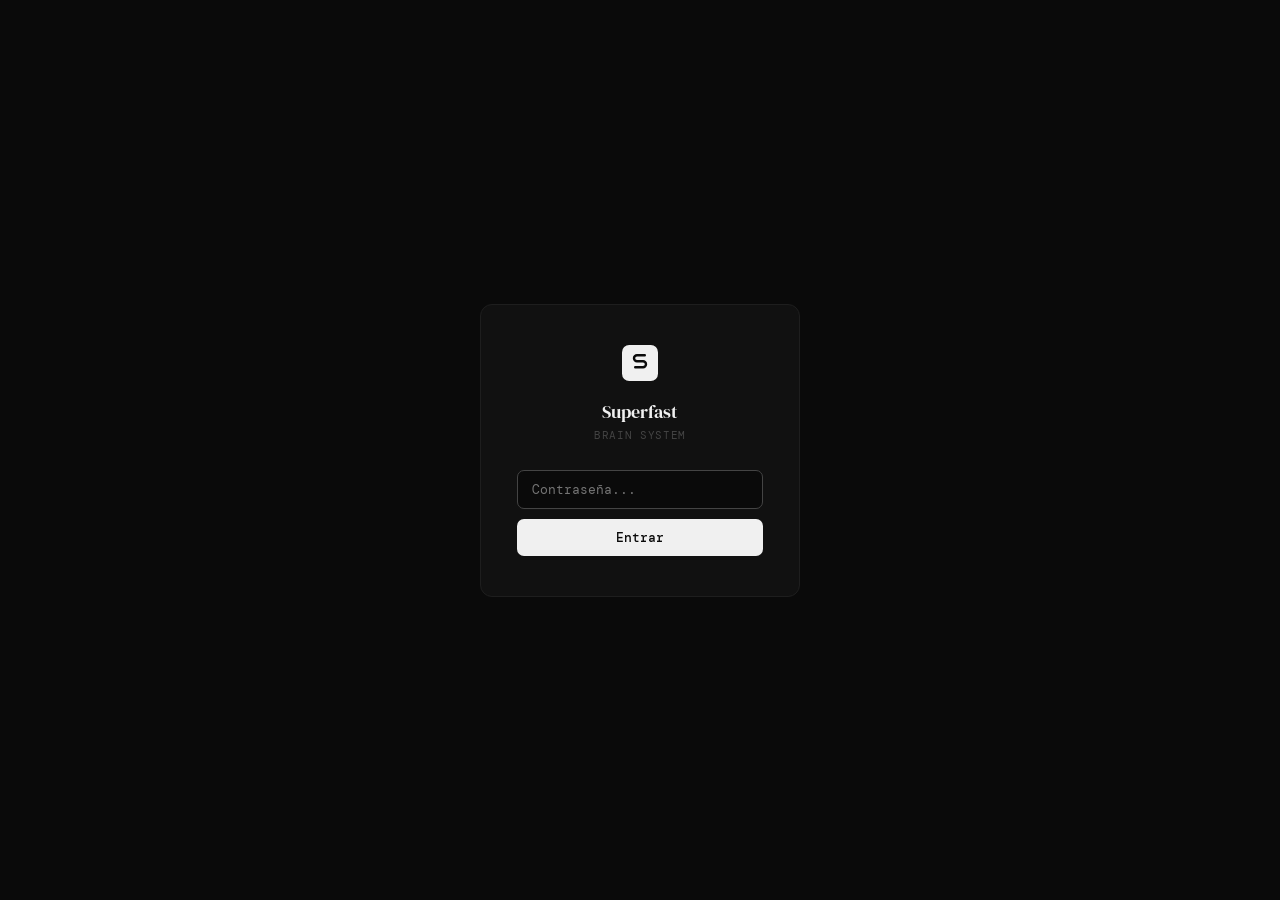
==== commit 446af7f8: "fix: tier1 buenas practicas" ====
--- a/web/index.html
+++ b/web/index.html
@@ -1158,15 +1158,15 @@
 
 function deleteNote(e, i) {
   e.stopPropagation();
-  var n      = notes[i];
-  var choice = confirm('¿Eliminar "'+n.title+'"?\n\nOK = borrar de historial + Notion\nCancelar = solo del historial');
-  if (choice === null) return;
-  if (choice && n.url) {
-    var pageId = n.url.split('-').pop().replace(/\//g,'');
+  var n = notes[i];
+  // FIX: confirm() devuelve true/false, nunca null — separar en dos pasos
+  if (!confirm('¿Eliminar "'+n.title+'" del historial?')) return;
+  var fromNotion = n.page_id && confirm('¿También eliminar de Notion?');
+  if (fromNotion) {
     fetch('/delete-notion', {
       method: 'POST',
       headers: authHeaders(),
-      body: JSON.stringify({ page_id: pageId })
+      body: JSON.stringify({ page_id: n.page_id })  // FIX: usar page_id directo
     }).catch(function(){});
   }
   notes.splice(i, 1);
@@ -1243,18 +1243,20 @@
   }
   var html = '';
   filteredNotes.forEach(function(n) {
-    var i  = notes.indexOf(n);
-    var on    = selected[i] ? 'on' : '';
-    var check = selected[i] ? '<svg width="9" height="9" viewBox="0 0 9 9"><path d="M1.5 4.5l2 2L7.5 2" stroke="#0a0a0a" stroke-width="1.5" stroke-linecap="round" stroke-linejoin="round"/></svg>' : '';
-    html += '<div class="context-note '+on+'" onclick="toggleCtx('+i+')">' +
+    // FIX: usar page_id como clave, no el índice del array (se rompe si el orden cambia)
+    var pid   = n.page_id;
+    var on    = selected[pid] ? 'on' : '';
+    var check = selected[pid] ? '<svg width="9" height="9" viewBox="0 0 9 9"><path d="M1.5 4.5l2 2L7.5 2" stroke="#0a0a0a" stroke-width="1.5" stroke-linecap="round" stroke-linejoin="round"/></svg>' : '';
+    html += '<div class="context-note '+on+'" onclick="toggleCtx(\''+pid+'\')">' +
       '<div class="ctx-check">'+check+'</div>' +
       '<div class="ctx-title">'+esc(n.title)+'</div></div>';
   });
   c.innerHTML = html;
 }
 
-function toggleCtx(i) {
-  selected[i] = !selected[i];
+function toggleCtx(pid) {
+  // FIX: clave = page_id, no índice
+  selected[pid] = !selected[pid];
   renderCtx();
 }
 
@@ -1269,9 +1271,11 @@
   input.value = '';
   addMsg('user', q);
   var ctx = '';
-  Object.keys(selected).forEach(function(i) {
-    if (selected[i] && notes[i]) {
-      ctx += 'NOTA: ' + notes[i].title + '\n' + (notes[i].content || notes[i].summary || '') + '\n\n---\n\n';
+  // FIX: iterar por page_id, buscar nota por page_id
+  Object.keys(selected).forEach(function(pid) {
+    if (selected[pid]) {
+      var nota = notes.find(function(n){ return n.page_id === pid; });
+      if (nota) ctx += 'NOTA: ' + nota.title + '\n' + (nota.content || nota.summary || '') + '\n\n---\n\n';
     }
   });
   var loadEl = addMsg('assistant', '<span class="spin"></span>');
@@ -1470,11 +1474,9 @@
     document.getElementById('reminder-modal').classList.remove('visible');
     reminderIndex = -1;
     renderHistory();
-    // Siempre refrescar el panel de recordatorios (estés en Stats o no)
-    renderReminders();
     if (document.getElementById('view-stats').classList.contains('active')) renderStats();
   } catch(err) {
-    alert('⚠ Error al guardar recordatorio:\n' + err.message);
+    alert('Error: ' + err.message);
     btn.disabled = false; btn.textContent = 'Guardar';
   }
 }
@@ -1484,22 +1486,18 @@
   btn.disabled = true;
   var n = notes[reminderIndex];
   try {
-    var res = await fetch('/set-reminder', {
+    await fetch('/set-reminder', {
       method: 'POST', headers: authHeaders(),
       body: JSON.stringify({ page_id: n.page_id, date: '' })
     });
-    if (res.status === 401) { doLogout(); return; }
-    var data = await res.json();
-    if (data.error) throw new Error(data.error);
     notes[reminderIndex].reminder_date = null;
     try { localStorage.setItem('sf_notes', JSON.stringify(notes)); } catch(e) {}
     document.getElementById('reminder-modal').classList.remove('visible');
     reminderIndex = -1;
     renderHistory();
-    renderReminders();
     if (document.getElementById('view-stats').classList.contains('active')) renderStats();
   } catch(err) {
-    alert('⚠ Error al quitar recordatorio:\n' + err.message);
+    alert('Error: ' + err.message);
   }
   btn.disabled = false;
 }
@@ -1511,13 +1509,6 @@
     var res = await fetch('/reminders', { method: 'GET', headers: authHeaders() });
     if (res.status === 401) { doLogout(); return; }
     var data = await res.json();
-
-    // Mostrar error explícito si Notion falla (ej: property "Reminder" no existe)
-    if (data.error) {
-      c.innerHTML = '<div style="font-size:11px;color:var(--red);padding:8px 12px;background:rgba(248,113,113,0.07);border:1px solid rgba(248,113,113,0.2);border-radius:6px;max-width:1080px;margin-bottom:20px">⚠ Error al cargar recordatorios: ' + esc(data.error) + '<br><span style="color:var(--text3);margin-top:4px;display:block">Verifica que la property <b style="color:var(--text2)">Reminder</b> exista en tu base de datos de Notion (tipo: Date, nombre exacto con R mayúscula).</span></div>';
-      return;
-    }
-
     var reminders = data.reminders || [];
     if (!reminders.length) { c.innerHTML = ''; return; }
     var html = '<div class="reminder-panel">' +
@@ -1538,27 +1529,23 @@
     html += '</div>';
     c.innerHTML = html;
   } catch(e) {
-    c.innerHTML = '<div style="font-size:11px;color:var(--red);padding:8px 0">⚠ Error de red al cargar recordatorios: ' + esc(e.message) + '</div>';
+    c.innerHTML = '';
   }
 }
 
 async function clearReminderById(pageId, btn) {
   btn.disabled = true;
   try {
-    var res = await fetch('/set-reminder', {
+    await fetch('/set-reminder', {
       method: 'POST', headers: authHeaders(),
       body: JSON.stringify({ page_id: pageId, date: '' })
     });
-    if (res.status === 401) { doLogout(); return; }
-    var data = await res.json();
-    if (data.error) throw new Error(data.error);
     // Update local notes array
     notes.forEach(function(n){ if (n.page_id === pageId) n.reminder_date = null; });
     try { localStorage.setItem('sf_notes', JSON.stringify(notes)); } catch(e) {}
     renderReminders();
     renderHistory();
   } catch(e) {
-    alert('⚠ Error al quitar recordatorio:\n' + e.message);
     btn.disabled = false;
   }
 }
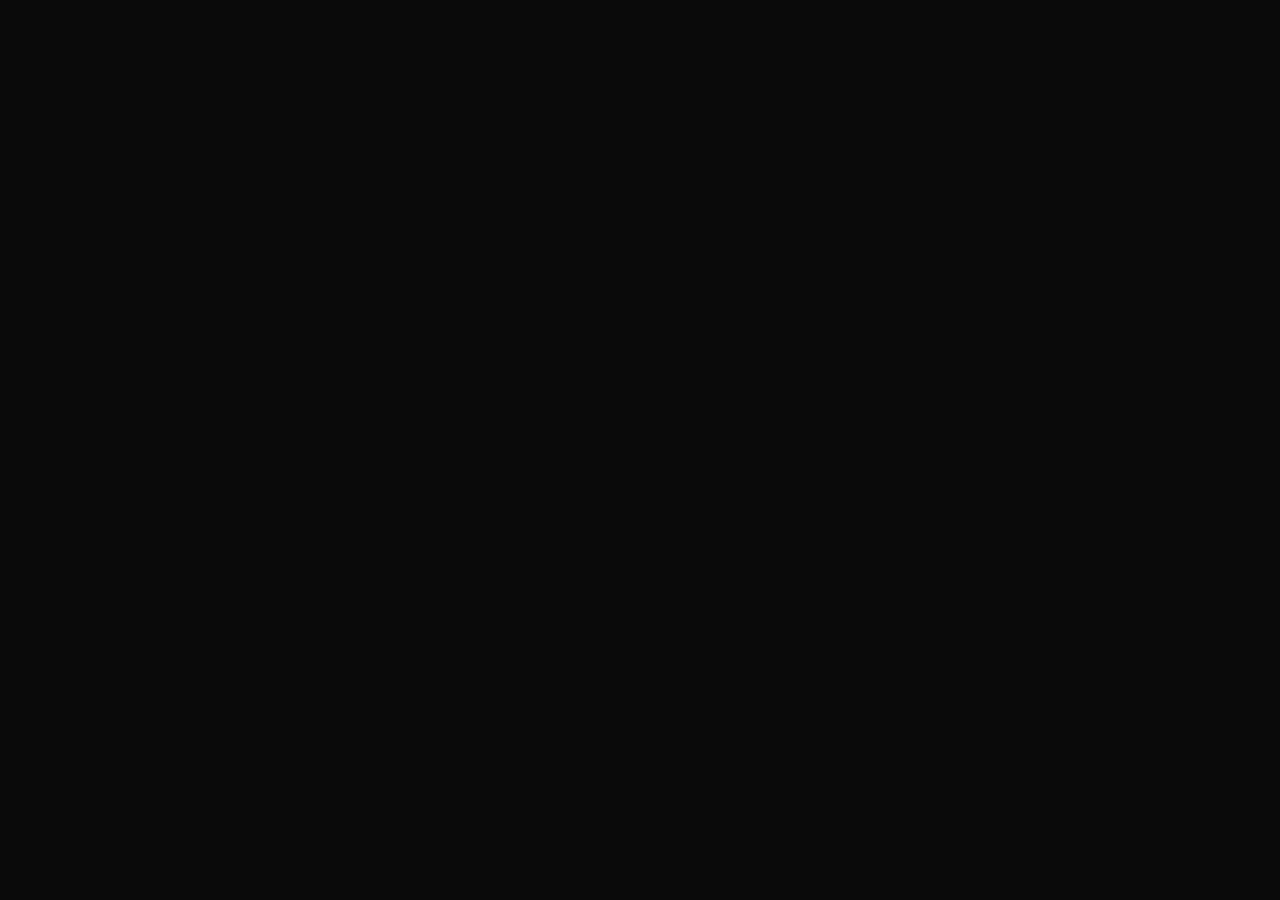
==== commit 5c04902a: "refactor: separar JS en static/app.js, limpiar raiz" ====
--- a/web/index.html
+++ b/web/index.html
@@ -775,789 +775,6 @@
 
 </div><!-- /#app -->
 
-<script>
-// ── AUTH ─────────────────────────────────────────────────────────────────────
-var authToken = localStorage.getItem('brain_token');
-
-function authHeaders() {
-  return {
-    'Content-Type': 'application/json',
-    'Authorization': 'Bearer ' + authToken
-  };
-}
-
-async function doLogin() {
-  var pw  = document.getElementById('pw-input').value;
-  var err = document.getElementById('login-err');
-  var btn = document.getElementById('login-btn');
-  err.style.display = 'none';
-  btn.disabled = true;
-  btn.textContent = '...';
-  try {
-    var res = await fetch('/login', {
-      method: 'POST',
-      headers: { 'Content-Type': 'application/json' },
-      body: JSON.stringify({ password: pw })
-    });
-    if (!res.ok) {
-      err.style.display = 'block';
-      btn.disabled = false;
-      btn.textContent = 'Entrar';
-      return;
-    }
-    var data = await res.json();
-    authToken = data.token;
-    localStorage.setItem('brain_token', authToken);
-    showApp();
-  } catch(e) {
-    err.style.display = 'block';
-    btn.disabled = false;
-    btn.textContent = 'Entrar';
-  }
-}
-
-async function doLogout() {
-  try {
-    await fetch('/logout', {
-      method: 'POST',
-      headers: authHeaders()
-    });
-  } catch(e) {}
-  authToken = null;
-  localStorage.removeItem('brain_token');
-  document.getElementById('app').classList.remove('visible');
-  document.getElementById('login-screen').classList.add('visible');
-  document.getElementById('pw-input').value = '';
-  document.getElementById('login-btn').disabled = false;
-  document.getElementById('login-btn').textContent = 'Entrar';
-}
-
-async function checkAuth() {
-  if (!authToken) { showLogin(); return; }
-  try {
-    var res = await fetch('/process', {
-      method: 'POST',
-      headers: authHeaders(),
-      body: JSON.stringify({ content: '__ping__' })
-    });
-    if (res.status === 401) { showLogin(); return; }
-  } catch(e) {}
-  showApp();
-}
-
-function showLogin() {
-  document.getElementById('login-screen').classList.add('visible');
-  document.getElementById('app').classList.remove('visible');
-  setTimeout(function(){ document.getElementById('pw-input').focus(); }, 50);
-}
-
-function showApp() {
-  document.getElementById('login-screen').classList.remove('visible');
-  document.getElementById('app').classList.add('visible');
-  initApp();
-}
-
-// ── APP INIT ─────────────────────────────────────────────────────────────────
-var notes = [];
-var selected = {};
-var currentFilter = 'all';
-
-function initApp() {
-  try { notes = JSON.parse(localStorage.getItem('sf_notes') || '[]'); } catch(e) { notes = []; }
-  // Auto-sync desde Notion al iniciar (silencioso, en background)
-  syncFromNotion(true);
-}
-
-// ── NOTION SYNC ───────────────────────────────────────────────────────────────
-async function syncFromNotion(silent) {
-  var btn      = document.getElementById('sync-btn');
-  var statusEl = document.getElementById('sync-status');
-  if (btn) { btn.textContent = '⟳ ...'; btn.disabled = true; }
-  if (!silent && statusEl) { statusEl.style.display = 'block'; statusEl.textContent = 'Sincronizando con Notion...'; }
-  try {
-    var res = await fetch('/notes', {
-      method: 'GET',
-      headers: authHeaders()
-    });
-    if (res.status === 401) { doLogout(); return; }
-    var data = await res.json();
-    if (data.error) throw new Error(data.error);
-
-    // Merge: preserve local fields (pinned, content) by page_id
-    var localMap = {};
-    notes.forEach(function(n) {
-      if (n.page_id) localMap[n.page_id] = n;
-      else if (n.url) {
-        // fallback: derive page_id from URL
-        var id = n.url.split('-').pop().replace(/\//g,'');
-        localMap[id] = n;
-      }
-    });
-
-    notes = data.notes.map(function(n) {
-      var local = localMap[n.page_id] || localMap[n.page_id.replace(/-/g,'')] || {};
-      return Object.assign({}, n, {
-        pinned:  local.pinned  || false,
-        content: local.content || ''
-      });
-    });
-
-    try { localStorage.setItem('sf_notes', JSON.stringify(notes.slice(0, 100))); } catch(e) {}
-
-    // Refresh any open views
-    var histActive = document.getElementById('view-history').classList.contains('active');
-    var statsActive = document.getElementById('view-stats').classList.contains('active');
-    var chatActive  = document.getElementById('view-chat').classList.contains('active');
-    if (histActive)  renderHistory();
-    if (statsActive) { renderStats(); renderReminders(); }
-    if (chatActive)  renderCtx();
-
-    // Update subtitle count
-    var tbSub = document.getElementById('tb-sub');
-    if (tbSub && document.getElementById('view-history').classList.contains('active')) {
-      tbSub.textContent = notes.length + ' notas procesadas';
-    }
-
-    if (!silent && statusEl) {
-      statusEl.textContent = '✓ ' + notes.length + ' notas sincronizadas desde Notion';
-      statusEl.style.color = 'var(--green)';
-      setTimeout(function(){ statusEl.style.display = 'none'; statusEl.style.color = 'var(--text3)'; }, 3000);
-    }
-  } catch(e) {
-    if (!silent && statusEl) {
-      statusEl.style.display = 'block';
-      statusEl.textContent = '✗ Error al sincronizar: ' + e.message;
-      statusEl.style.color = 'var(--red)';
-      setTimeout(function(){ statusEl.style.display = 'none'; statusEl.style.color = 'var(--text3)'; }, 5000);
-    }
-  }
-  if (btn) { btn.textContent = '⟳ Sync'; btn.disabled = false; }
-}
-
-// ── VIEWS ────────────────────────────────────────────────────────────────────
-function showView(name, sidebarEl, bnavId) {
-  document.querySelectorAll('.view').forEach(function(v){ v.classList.remove('active'); });
-  document.querySelectorAll('.nav-item').forEach(function(n){ n.classList.remove('active'); });
-  document.querySelectorAll('.bnav-item').forEach(function(n){ n.classList.remove('active'); });
-  document.getElementById('view-' + name).classList.add('active');
-
-  // Activate sidebar item (desktop)
-  if (sidebarEl) sidebarEl.classList.add('active');
-  // Sync sidebar buttons by name
-  var sidebarMap = { new:'btn-new', history:'btn-history', stats:'btn-stats', chat:'btn-chat' };
-  var sBtn = document.getElementById(sidebarMap[name]);
-  if (sBtn) sBtn.classList.add('active');
-
-  // Activate bottom nav item (mobile)
-  if (bnavId) document.getElementById(bnavId).classList.add('active');
-  var bnavMap = { new:'bnav-new', history:'bnav-history', stats:'bnav-stats', chat:'bnav-chat' };
-  var bBtn = document.getElementById(bnavMap[name]);
-  if (bBtn) bBtn.classList.add('active');
-
-  var titles = {
-    'new':     ['Nueva nota',        'Escribe y procesa a Notion'],
-    'history': ['Historial',         notes.length + ' notas procesadas'],
-    'stats':   ['Stats',             'Resumen de tu knowledge base'],
-    'chat':    ['Chat con notas',    'Pregunta sobre tu conocimiento']
-  };
-  document.getElementById('tb-title').textContent = titles[name][0];
-  document.getElementById('tb-sub').textContent   = titles[name][1];
-  document.getElementById('process-btn').style.display = name === 'new' ? '' : 'none';
-  // Clear button: only on new view, only if content exists
-  var clearBtn = document.getElementById('clear-btn');
-  if (clearBtn) {
-    if (name === 'new') {
-      var t = (document.getElementById('note-title').value||'').length;
-      var b = (document.getElementById('note-body').value||'').length;
-      clearBtn.style.display = (t + b > 0) ? '' : 'none';
-    } else {
-      clearBtn.style.display = 'none';
-    }
-  }
-  if (name === 'history') renderHistory();
-  if (name === 'stats')   { renderStats(); renderReminders(); }
-  if (name === 'chat')    renderCtx();
-}
-
-function setFilter(f, el) {
-  currentFilter = f;
-  document.querySelectorAll('.filter-btn').forEach(function(b){ b.classList.remove('on'); });
-  if (el) el.classList.add('on');
-  renderHistory();
-}
-
-function updateCount() {
-  var t = document.getElementById('note-title').value.length;
-  var b = document.getElementById('note-body').value.length;
-  document.getElementById('char-count').textContent = t + b;
-  // Show/hide clear button when there's content
-  var clearBtn = document.getElementById('clear-btn');
-  if (clearBtn) clearBtn.style.display = (t + b > 0) ? '' : 'none';
-}
-
-function clearNote() {
-  if (!confirm('¿Descartar el contenido actual y empezar una nueva nota?')) return;
-  document.getElementById('note-title').value = '';
-  document.getElementById('note-body').value  = '';
-  document.getElementById('char-count').textContent = '0';
-  document.getElementById('clear-btn').style.display = 'none';
-  setStatus('idle', 'Esperando nota...');
-  document.getElementById('result-info').style.display = 'none';
-  document.getElementById('res-summary').textContent = 'El resumen aparecerá aquí.';
-  document.getElementById('note-title').focus();
-}
-
-// ── PROCESS ──────────────────────────────────────────────────────────────────
-async function processNote() {
-  var title = document.getElementById('note-title').value.trim();
-  var body  = document.getElementById('note-body').value.trim();
-  if (!title && !body) return;
-  var content = title ? ('# ' + title + '\n\n' + body) : body;
-  var btn = document.getElementById('process-btn');
-  btn.disabled = true;
-  btn.innerHTML = '<span class="spin"></span>';
-  setStatus('processing', '⏳ Procesando con Gemini...');
-  document.getElementById('result-info').style.display = 'none';
-  try {
-    var res = await fetch('/process', {
-      method: 'POST',
-      headers: authHeaders(),
-      body: JSON.stringify({ content: content })
-    });
-    if (res.status === 401) { doLogout(); return; }
-    var data = await res.json();
-    if (data.error) throw new Error(data.error);
-    setStatus('success', '✓ Guardado en Notion');
-    document.getElementById('result-info').style.display = 'flex';
-    document.getElementById('res-title').textContent   = data.title   || '—';
-    document.getElementById('res-type').textContent    = data.type    || '—';
-    document.getElementById('res-summary').textContent = data.summary || '—';
-    document.getElementById('res-link').href           = data.url     || '#';
-    var tagsEl = document.getElementById('res-tags');
-    tagsEl.innerHTML = '';
-    (data.tags || []).forEach(function(t) {
-      var s = document.createElement('span');
-      s.className = 'tag'; s.textContent = t;
-      tagsEl.appendChild(s);
-    });
-    data.content = content;
-    data.date    = new Date().toISOString();
-    notes.unshift(data);
-    try { localStorage.setItem('sf_notes', JSON.stringify(notes.slice(0,50))); } catch(e){}
-  } catch(e) {
-    setStatus('error', '✗ ' + e.message);
-  }
-  btn.disabled = false;
-  btn.textContent = '⚡ Procesar';
-}
-
-function setStatus(type, msg) {
-  var box = document.getElementById('status-box');
-  box.className = 'status-box ' + type;
-  box.textContent = msg;
-}
-
-// ── HISTORY ──────────────────────────────────────────────────────────────────
-function renderHistory() {
-  var c = document.getElementById('history-container');
-  var q = (document.getElementById('search-input') ? document.getElementById('search-input').value : '').toLowerCase();
-  var filtered = notes.filter(function(n) {
-    var matchSearch = !q || (n.title||'').toLowerCase().includes(q) ||
-                     (n.summary||'').toLowerCase().includes(q) ||
-                     (n.tags||[]).join(' ').toLowerCase().includes(q);
-    var matchFilter = currentFilter === 'all' ||
-                     (currentFilter === 'pinned' && n.pinned) ||
-                      n.type === currentFilter;
-    return matchSearch && matchFilter;
-  });
-  if (!filtered.length) {
-    c.innerHTML = '<div class="empty"><div class="empty-icon">◎</div><div class="empty-text">' +
-      (q ? 'Sin resultados para "'+esc(q)+'"' : 'Aún no hay notas procesadas') + '</div></div>';
-    return;
-  }
-  filtered.sort(function(a,b){ return (b.pinned?1:0)-(a.pinned?1:0); });
-  var html = '<div class="history-grid' + (bulkMode ? ' selecting-mode' : '') + '">';
-  filtered.forEach(function(n) {
-    var realIdx = notes.indexOf(n);
-    var tags    = (n.tags||[]).slice(0,3).map(function(t){ return '<span class="card-tag">'+esc(t)+'</span>'; }).join('');
-    var pinIcon = n.pinned ? '📌' : '○';
-    var dateStr = n.date ? new Date(n.date).toLocaleDateString('es-PE', {day:'2-digit',month:'short',year:'numeric'}) : '';
-    var isBulkSel = bulkMode && bulkSelected[n.page_id];
-    // Reminder state
-    var today = new Date().toISOString().slice(0,10);
-    var rdClass = '';
-    var reminderBadge = '';
-    if (n.reminder_date) {
-      var rd = n.reminder_date.slice(0,10);
-      if (rd < today) { rdClass = ' has-reminder overdue'; reminderBadge = '<span class="reminder-badge overdue">🔔 '+rd+'</span>'; }
-      else if (rd === today) { rdClass = ' has-reminder today'; reminderBadge = '<span class="reminder-badge today">🔔 Hoy</span>'; }
-      else { rdClass = ' has-reminder'; reminderBadge = '<span class="reminder-badge">🔔 '+rd+'</span>'; }
-    }
-    var cardClick = bulkMode
-      ? 'onclick="toggleBulkCard(event,\''+n.page_id+'\')"'
-      : 'onclick="window.open(\''+n.url+'\',\'_blank\')"';
-    html += '<div class="note-card'+(n.pinned?' pinned':'')+(isBulkSel?' bulk-selected':'')+rdClass+'" '+cardClick+'>' +
-      '<div class="card-header">' +
-        '<div style="display:flex;align-items:flex-start;gap:8px;flex:1;min-width:0">' +
-          '<div class="card-checkbox">'+(isBulkSel?'<svg width="9" height="9" viewBox="0 0 9 9"><path d="M1.5 4.5l2 2L7.5 2" stroke="#0a0a0a" stroke-width="1.5" stroke-linecap="round" stroke-linejoin="round"/></svg>':'')+'</div>' +
-          '<div class="card-title">'+esc(n.title)+'</div>' +
-        '</div>' +
-        '<div style="display:flex;align-items:center;gap:6px;flex-shrink:0">' +
-          '<span class="card-badge">'+esc(n.type)+'</span>' +
-          (bulkMode ? '' :
-            '<button class="card-reminder" onclick="openReminderModal(event,'+realIdx+')" title="Recordatorio">🔔</button>' +
-            '<button class="card-pin" onclick="pinNote(event,'+realIdx+')" title="Pin">'+pinIcon+'</button>' +
-            '<button class="card-reprocess" onclick="openEditModal(event,'+realIdx+')" title="Editar">✎</button>' +
-            '<button class="card-delete" onclick="deleteNote(event,'+realIdx+')" title="Eliminar">×</button>'
-          ) +
-        '</div></div>' +
-      (reminderBadge ? '<div style="margin-bottom:6px">'+reminderBadge+'</div>' : '') +
-      (dateStr ? '<div class="card-date">'+dateStr+'</div>' : '') +
-      '<div class="card-summary">'+esc(n.summary||'')+'</div>' +
-      '<div class="card-footer"><div class="card-tags">'+tags+'</div>' +
-      (bulkMode ? '' : '<a href="'+n.url+'" target="_blank" class="card-ext-link" onclick="event.stopPropagation()">Notion →</a>') +
-      '</div>' +
-      '</div>';
-  });
-  html += '</div>';
-  c.innerHTML = html;
-}
-
-function pinNote(e, i) {
-  e.stopPropagation();
-  notes[i].pinned = !notes[i].pinned;
-  try { localStorage.setItem('sf_notes', JSON.stringify(notes)); } catch(e){}
-  renderHistory();
-}
-
-async function reprocessNote(e, i) {
-  e.stopPropagation();
-  var n = notes[i];
-  if (!n.content) { alert('No hay contenido guardado para re-procesar.'); return; }
-  if (!confirm('¿Re-procesar "'+n.title+'" con Gemini?')) return;
-  try {
-    var res = await fetch('/reprocess', {
-      method: 'POST',
-      headers: authHeaders(),
-      body: JSON.stringify({ content: n.content })
-    });
-    if (res.status === 401) { doLogout(); return; }
-    var data = await res.json();
-    if (data.error) throw new Error(data.error);
-    data.content = n.content;
-    data.date    = new Date().toISOString();
-    data.pinned  = n.pinned;
-    notes[i]     = data;
-    try { localStorage.setItem('sf_notes', JSON.stringify(notes)); } catch(e){}
-    renderHistory();
-    alert('✓ Re-procesado: ' + data.title);
-  } catch(err) {
-    alert('Error: ' + err.message);
-  }
-}
-
-function deleteNote(e, i) {
-  e.stopPropagation();
-  var n = notes[i];
-  // FIX: confirm() devuelve true/false, nunca null — separar en dos pasos
-  if (!confirm('¿Eliminar "'+n.title+'" del historial?')) return;
-  var fromNotion = n.page_id && confirm('¿También eliminar de Notion?');
-  if (fromNotion) {
-    fetch('/delete-notion', {
-      method: 'POST',
-      headers: authHeaders(),
-      body: JSON.stringify({ page_id: n.page_id })  // FIX: usar page_id directo
-    }).catch(function(){});
-  }
-  notes.splice(i, 1);
-  try { localStorage.setItem('sf_notes', JSON.stringify(notes)); } catch(e){}
-  renderHistory();
-}
-
-// ── STATS ────────────────────────────────────────────────────────────────────
-function renderStats() {
-  var c = document.getElementById('stats-container');
-  if (!notes.length) {
-    c.innerHTML = '<div class="empty"><div class="empty-icon">◎</div><div class="empty-text">Procesa notas primero</div></div>';
-    return;
-  }
-  var knowledge = notes.filter(function(n){ return n.type === 'KNOWLEDGE'; }).length;
-  var business  = notes.filter(function(n){ return n.type === 'BUSINESS';  }).length;
-  var pinned    = notes.filter(function(n){ return n.pinned; }).length;
-  var tagCount  = {};
-  notes.forEach(function(n){ (n.tags||[]).forEach(function(t){ tagCount[t] = (tagCount[t]||0) + 1; }); });
-  var topTags  = Object.keys(tagCount).sort(function(a,b){ return tagCount[b]-tagCount[a]; }).slice(0,8);
-  var maxCount = topTags.length ? tagCount[topTags[0]] : 1;
-  var html = '<div class="stats-grid">' +
-    '<div class="stat-card"><div class="stat-value">'+notes.length+'</div><div class="stat-label">Total notas</div></div>' +
-    '<div class="stat-card"><div class="stat-value">'+knowledge+'</div><div class="stat-label">Knowledge</div></div>' +
-    '<div class="stat-card"><div class="stat-value">'+business+'</div><div class="stat-label">Business</div></div>' +
-    '<div class="stat-card"><div class="stat-value">'+pinned+'</div><div class="stat-label">Pinneadas</div></div>' +
-    '</div>';
-  if (topTags.length) {
-    html += '<div class="tags-chart"><div class="tags-chart-title">Tags más usados</div>';
-    topTags.forEach(function(t){
-      var pct = Math.round((tagCount[t]/maxCount)*100);
-      html += '<div class="tag-bar-row">' +
-        '<div class="tag-bar-label">'+esc(t)+'</div>' +
-        '<div class="tag-bar-track"><div class="tag-bar-fill" style="width:'+pct+'%"></div></div>' +
-        '<div class="tag-bar-count">'+tagCount[t]+'</div>' +
-        '</div>';
-    });
-    html += '</div>';
-  }
-  c.innerHTML = html;
-}
-
-// ── CHAT ─────────────────────────────────────────────────────────────────────
-var chatFilter = 'all';
-var ideasMode  = false;
-
-function setChatFilter(f, el) {
-  chatFilter = f;
-  document.querySelectorAll('.chat-filter-btn:not(#cf-ideas)').forEach(function(b){ b.classList.remove('active'); });
-  el.classList.add('active');
-  renderCtx();
-}
-
-function toggleIdeasMode(el) {
-  ideasMode = !ideasMode;
-  el.classList.toggle('active', ideasMode);
-  el.style.borderColor = ideasMode ? '#444' : 'transparent';
-  el.style.color       = ideasMode ? 'var(--text)' : 'var(--text3)';
-  var input = document.getElementById('chat-input');
-  input.placeholder = ideasMode
-    ? 'Tema o área para explorar ideas...'
-    : 'Pregunta sobre tus notas...';
-}
-function renderCtx() {
-  var c = document.getElementById('ctx-list');
-  if (!notes.length) { c.innerHTML = '<div style="color:var(--text3);font-size:12px">Procesa notas primero.</div>'; return; }
-  var filteredNotes = notes.filter(function(n) {
-    if (chatFilter === 'all') return true;
-    return n.type === chatFilter;
-  });
-  if (!filteredNotes.length) {
-    c.innerHTML = '<div style="color:var(--text3);font-size:12px">No hay notas de tipo ' + chatFilter + '.</div>';
-    return;
-  }
-  var html = '';
-  filteredNotes.forEach(function(n) {
-    // FIX: usar page_id como clave, no el índice del array (se rompe si el orden cambia)
-    var pid   = n.page_id;
-    var on    = selected[pid] ? 'on' : '';
-    var check = selected[pid] ? '<svg width="9" height="9" viewBox="0 0 9 9"><path d="M1.5 4.5l2 2L7.5 2" stroke="#0a0a0a" stroke-width="1.5" stroke-linecap="round" stroke-linejoin="round"/></svg>' : '';
-    html += '<div class="context-note '+on+'" onclick="toggleCtx(\''+pid+'\')">' +
-      '<div class="ctx-check">'+check+'</div>' +
-      '<div class="ctx-title">'+esc(n.title)+'</div></div>';
-  });
-  c.innerHTML = html;
-}
-
-function toggleCtx(pid) {
-  // FIX: clave = page_id, no índice
-  selected[pid] = !selected[pid];
-  renderCtx();
-}
-
-function chatKey(e) {
-  if (e.key === 'Enter') { e.preventDefault(); sendChat(); }
-}
-
-async function sendChat() {
-  var input = document.getElementById('chat-input');
-  var q     = input.value.trim();
-  if (!q) return;
-  input.value = '';
-  addMsg('user', q);
-  var ctx = '';
-  // FIX: iterar por page_id, buscar nota por page_id
-  Object.keys(selected).forEach(function(pid) {
-    if (selected[pid]) {
-      var nota = notes.find(function(n){ return n.page_id === pid; });
-      if (nota) ctx += 'NOTA: ' + nota.title + '\n' + (nota.content || nota.summary || '') + '\n\n---\n\n';
-    }
-  });
-  var loadEl = addMsg('assistant', '<span class="spin"></span>');
-  try {
-    var prompt;
-    if (ideasMode) {
-      var ctxBlock = ctx ? 'NOTAS DE CONTEXTO:\n' + ctx : 'No hay notas seleccionadas, usa tu criterio general.';
-      prompt = 'Eres un asistente creativo de brainstorming. Basándote en las notas de contexto, genera ideas concretas, conexiones no obvias entre conceptos, oportunidades de acción y preguntas que vale la pena explorar. Sé específico, directo y propositivo. Responde en español.\n\n' + ctxBlock + '\n\nTEMA A EXPLORAR: ' + q;
-    } else {
-      prompt = null; // backend usa su propio prompt
-    }
-    var body = { question: q, context: ctx };
-    if (ideasMode) body.ideas_mode = true;
-    var res = await fetch('/chat', {
-      method: 'POST',
-      headers: authHeaders(),
-      body: JSON.stringify(body)
-    });
-    if (res.status === 401) { doLogout(); return; }
-    var data = await res.json();
-    loadEl.textContent = data.answer || 'Sin respuesta.';
-  } catch(e) {
-    loadEl.textContent = 'Error al consultar.';
-  }
-}
-
-function addMsg(role, html) {
-  var msgs = document.getElementById('chat-msgs');
-  var av   = role === 'user' ? 'D' : 'S';
-  var div  = document.createElement('div');
-  div.className = 'msg ' + role;
-  div.innerHTML = '<div class="msg-av">'+av+'</div><div class="msg-body"></div>';
-  var body = div.querySelector('.msg-body');
-  body.innerHTML = html;
-  msgs.appendChild(div);
-  msgs.scrollTop = msgs.scrollHeight;
-  return body;
-}
-
-function esc(str) {
-  if (!str) return '';
-  return str.replace(/&/g,'&amp;').replace(/</g,'&lt;').replace(/>/g,'&gt;').replace(/"/g,'&quot;');
-}
-
-// ── BULK SELECT ──────────────────────────────────────────────────────────────
-var bulkMode     = false;
-var bulkSelected = {};
-
-function toggleBulkMode() {
-  bulkMode     = !bulkMode;
-  bulkSelected = {};
-  var btn = document.getElementById('bulk-toggle');
-  var bar = document.getElementById('bulk-bar');
-  btn.classList.toggle('on', bulkMode);
-  btn.textContent = bulkMode ? '✕ Salir' : '☐ Seleccionar';
-  bar.classList.toggle('visible', bulkMode);
-  renderHistory();
-}
-
-function toggleBulkCard(e, pageId) {
-  e.stopPropagation();
-  if (!bulkMode) return;
-  bulkSelected[pageId] = !bulkSelected[pageId];
-  var count = Object.values(bulkSelected).filter(Boolean).length;
-  document.getElementById('bulk-count').textContent = count + ' seleccionada' + (count !== 1 ? 's' : '');
-  renderHistory();
-}
-
-async function bulkDelete() {
-  var ids = Object.keys(bulkSelected).filter(function(id){ return bulkSelected[id]; });
-  if (!ids.length) return;
-  if (!confirm('¿Eliminar ' + ids.length + ' nota(s) de Notion y del historial?')) return;
-  var bar = document.getElementById('bulk-bar');
-  bar.querySelector('.btn-danger').disabled = true;
-  bar.querySelector('.btn-danger').textContent = '⏳ Eliminando...';
-  for (var i = 0; i < ids.length; i++) {
-    var pageId = ids[i];
-    try {
-      await fetch('/delete-notion', {
-        method: 'POST', headers: authHeaders(),
-        body: JSON.stringify({ page_id: pageId })
-      });
-    } catch(e) {}
-    notes = notes.filter(function(n){ return n.page_id !== pageId; });
-  }
-  try { localStorage.setItem('sf_notes', JSON.stringify(notes)); } catch(e) {}
-  toggleBulkMode();
-}
-
-// ── EDIT MODAL ───────────────────────────────────────────────────────────────
-var editingIndex = -1;
-
-function openEditModal(e, idx) {
-  e.stopPropagation();
-  editingIndex = idx;
-  var n = notes[idx];
-  document.getElementById('edit-title').value = n.title  || '';
-  document.getElementById('edit-body').value  = n.content || '';
-  var st = document.getElementById('edit-status');
-  st.style.display = 'none'; st.textContent = '';
-  document.getElementById('edit-save-btn').disabled = false;
-  document.getElementById('edit-save-btn').textContent = '⚡ Re-procesar y guardar';
-  document.getElementById('edit-modal').classList.add('visible');
-}
-
-function closeEditModal(e) {
-  if (e && e.target !== document.getElementById('edit-modal')) return;
-  document.getElementById('edit-modal').classList.remove('visible');
-  editingIndex = -1;
-}
-
-async function saveEditedNote() {
-  var title   = document.getElementById('edit-title').value.trim();
-  var body    = document.getElementById('edit-body').value.trim();
-  var saveBtn = document.getElementById('edit-save-btn');
-  var st      = document.getElementById('edit-status');
-  if (!title && !body) return;
-  var content = title ? ('# ' + title + '\n\n' + body) : body;
-  saveBtn.disabled = true;
-  saveBtn.innerHTML = '<span class="spin"></span> Procesando...';
-  st.style.display = 'none';
-  try {
-    var res = await fetch('/reprocess', {
-      method: 'POST', headers: authHeaders(),
-      body: JSON.stringify({ content: content })
-    });
-    if (res.status === 401) { doLogout(); return; }
-    var data = await res.json();
-    if (data.error) throw new Error(data.error);
-    data.content = content;
-    data.date    = new Date().toISOString();
-    data.pinned  = notes[editingIndex] ? notes[editingIndex].pinned : false;
-    if (editingIndex >= 0) notes[editingIndex] = data;
-    try { localStorage.setItem('sf_notes', JSON.stringify(notes)); } catch(e) {}
-    st.style.display = 'block';
-    st.style.background = 'rgba(74,222,128,0.07)';
-    st.style.border     = '1px solid rgba(74,222,128,0.2)';
-    st.style.color      = 'var(--green)';
-    st.textContent      = '✓ Guardado en Notion';
-    saveBtn.textContent = '✓ Guardado';
-    renderHistory();
-    setTimeout(function(){ closeEditModal({}); }, 1200);
-  } catch(err) {
-    st.style.display = 'block';
-    st.style.background = 'rgba(248,113,113,0.07)';
-    st.style.border     = '1px solid rgba(248,113,113,0.2)';
-    st.style.color      = 'var(--red)';
-    st.textContent      = '✗ ' + err.message;
-    saveBtn.disabled    = false;
-    saveBtn.textContent = '⚡ Re-procesar y guardar';
-  }
-}
-
-// ── REMINDERS ────────────────────────────────────────────────────────────────
-var reminderIndex = -1;
-
-function openReminderModal(e, idx) {
-  e.stopPropagation();
-  reminderIndex = idx;
-  var n = notes[idx];
-  document.getElementById('reminder-note-title').textContent = n.title || '—';
-  document.getElementById('reminder-date-input').value = n.reminder_date ? n.reminder_date.slice(0,10) : '';
-  document.getElementById('reminder-save-btn').disabled = false;
-  document.getElementById('reminder-save-btn').textContent = 'Guardar';
-  document.getElementById('reminder-modal').classList.add('visible');
-}
-
-function closeReminderModal(e) {
-  if (e && e.target !== document.getElementById('reminder-modal')) return;
-  document.getElementById('reminder-modal').classList.remove('visible');
-  reminderIndex = -1;
-}
-
-function setReminderShortcut(days) {
-  var d = new Date();
-  d.setDate(d.getDate() + days);
-  document.getElementById('reminder-date-input').value = d.toISOString().slice(0,10);
-}
-
-async function saveReminder() {
-  var dateVal = document.getElementById('reminder-date-input').value;
-  if (!dateVal) { alert('Selecciona una fecha.'); return; }
-  var btn = document.getElementById('reminder-save-btn');
-  btn.disabled = true; btn.textContent = '...';
-  var n = notes[reminderIndex];
-  try {
-    var res = await fetch('/set-reminder', {
-      method: 'POST', headers: authHeaders(),
-      body: JSON.stringify({ page_id: n.page_id, date: dateVal })
-    });
-    if (res.status === 401) { doLogout(); return; }
-    var data = await res.json();
-    if (data.error) throw new Error(data.error);
-    notes[reminderIndex].reminder_date = dateVal;
-    try { localStorage.setItem('sf_notes', JSON.stringify(notes)); } catch(e) {}
-    document.getElementById('reminder-modal').classList.remove('visible');
-    reminderIndex = -1;
-    renderHistory();
-    if (document.getElementById('view-stats').classList.contains('active')) renderStats();
-  } catch(err) {
-    alert('Error: ' + err.message);
-    btn.disabled = false; btn.textContent = 'Guardar';
-  }
-}
-
-async function clearReminder() {
-  var btn = document.getElementById('reminder-save-btn');
-  btn.disabled = true;
-  var n = notes[reminderIndex];
-  try {
-    await fetch('/set-reminder', {
-      method: 'POST', headers: authHeaders(),
-      body: JSON.stringify({ page_id: n.page_id, date: '' })
-    });
-    notes[reminderIndex].reminder_date = null;
-    try { localStorage.setItem('sf_notes', JSON.stringify(notes)); } catch(e) {}
-    document.getElementById('reminder-modal').classList.remove('visible');
-    reminderIndex = -1;
-    renderHistory();
-    if (document.getElementById('view-stats').classList.contains('active')) renderStats();
-  } catch(err) {
-    alert('Error: ' + err.message);
-  }
-  btn.disabled = false;
-}
-
-async function renderReminders() {
-  var c = document.getElementById('reminders-container');
-  if (!c) return;
-  try {
-    var res = await fetch('/reminders', { method: 'GET', headers: authHeaders() });
-    if (res.status === 401) { doLogout(); return; }
-    var data = await res.json();
-    var reminders = data.reminders || [];
-    if (!reminders.length) { c.innerHTML = ''; return; }
-    var html = '<div class="reminder-panel">' +
-      '<div class="reminder-panel-header">' +
-        '<span class="panel-label">🔔 Recordatorios</span>' +
-        '<span class="panel-label">'+reminders.length+' pendiente'+(reminders.length!==1?'s':'')+'</span>' +
-      '</div>';
-    reminders.forEach(function(r) {
-      var dotClass = r.is_overdue ? 'overdue' : r.is_today ? 'today' : '';
-      var dateLabel = r.is_today ? 'Hoy' : r.is_overdue ? 'Vencido · '+r.reminder_date.slice(0,10) : r.reminder_date.slice(0,10);
-      html += '<div class="reminder-item">' +
-        '<div class="reminder-dot '+dotClass+'"></div>' +
-        '<a href="'+r.url+'" target="_blank" class="reminder-title" style="text-decoration:none;color:var(--text)">'+esc(r.title)+'</a>' +
-        '<span class="reminder-date-label">'+dateLabel+'</span>' +
-        '<button class="reminder-clear" title="Quitar recordatorio" onclick="clearReminderById(\''+r.page_id+'\',this)">×</button>' +
-      '</div>';
-    });
-    html += '</div>';
-    c.innerHTML = html;
-  } catch(e) {
-    c.innerHTML = '';
-  }
-}
-
-async function clearReminderById(pageId, btn) {
-  btn.disabled = true;
-  try {
-    await fetch('/set-reminder', {
-      method: 'POST', headers: authHeaders(),
-      body: JSON.stringify({ page_id: pageId, date: '' })
-    });
-    // Update local notes array
-    notes.forEach(function(n){ if (n.page_id === pageId) n.reminder_date = null; });
-    try { localStorage.setItem('sf_notes', JSON.stringify(notes)); } catch(e) {}
-    renderReminders();
-    renderHistory();
-  } catch(e) {
-    btn.disabled = false;
-  }
-}
-
-// ── BOOT ─────────────────────────────────────────────────────────────────────
-document.addEventListener('DOMContentLoaded', checkAuth);
-document.addEventListener('keydown', function(e) {
-  if (e.key === 'Escape') {
-    document.getElementById('reminder-modal').classList.remove('visible');
-    reminderIndex = -1;
-  }
-});
-</script>
+<script src="/static/app.js"></script>
 </body>
 </html>
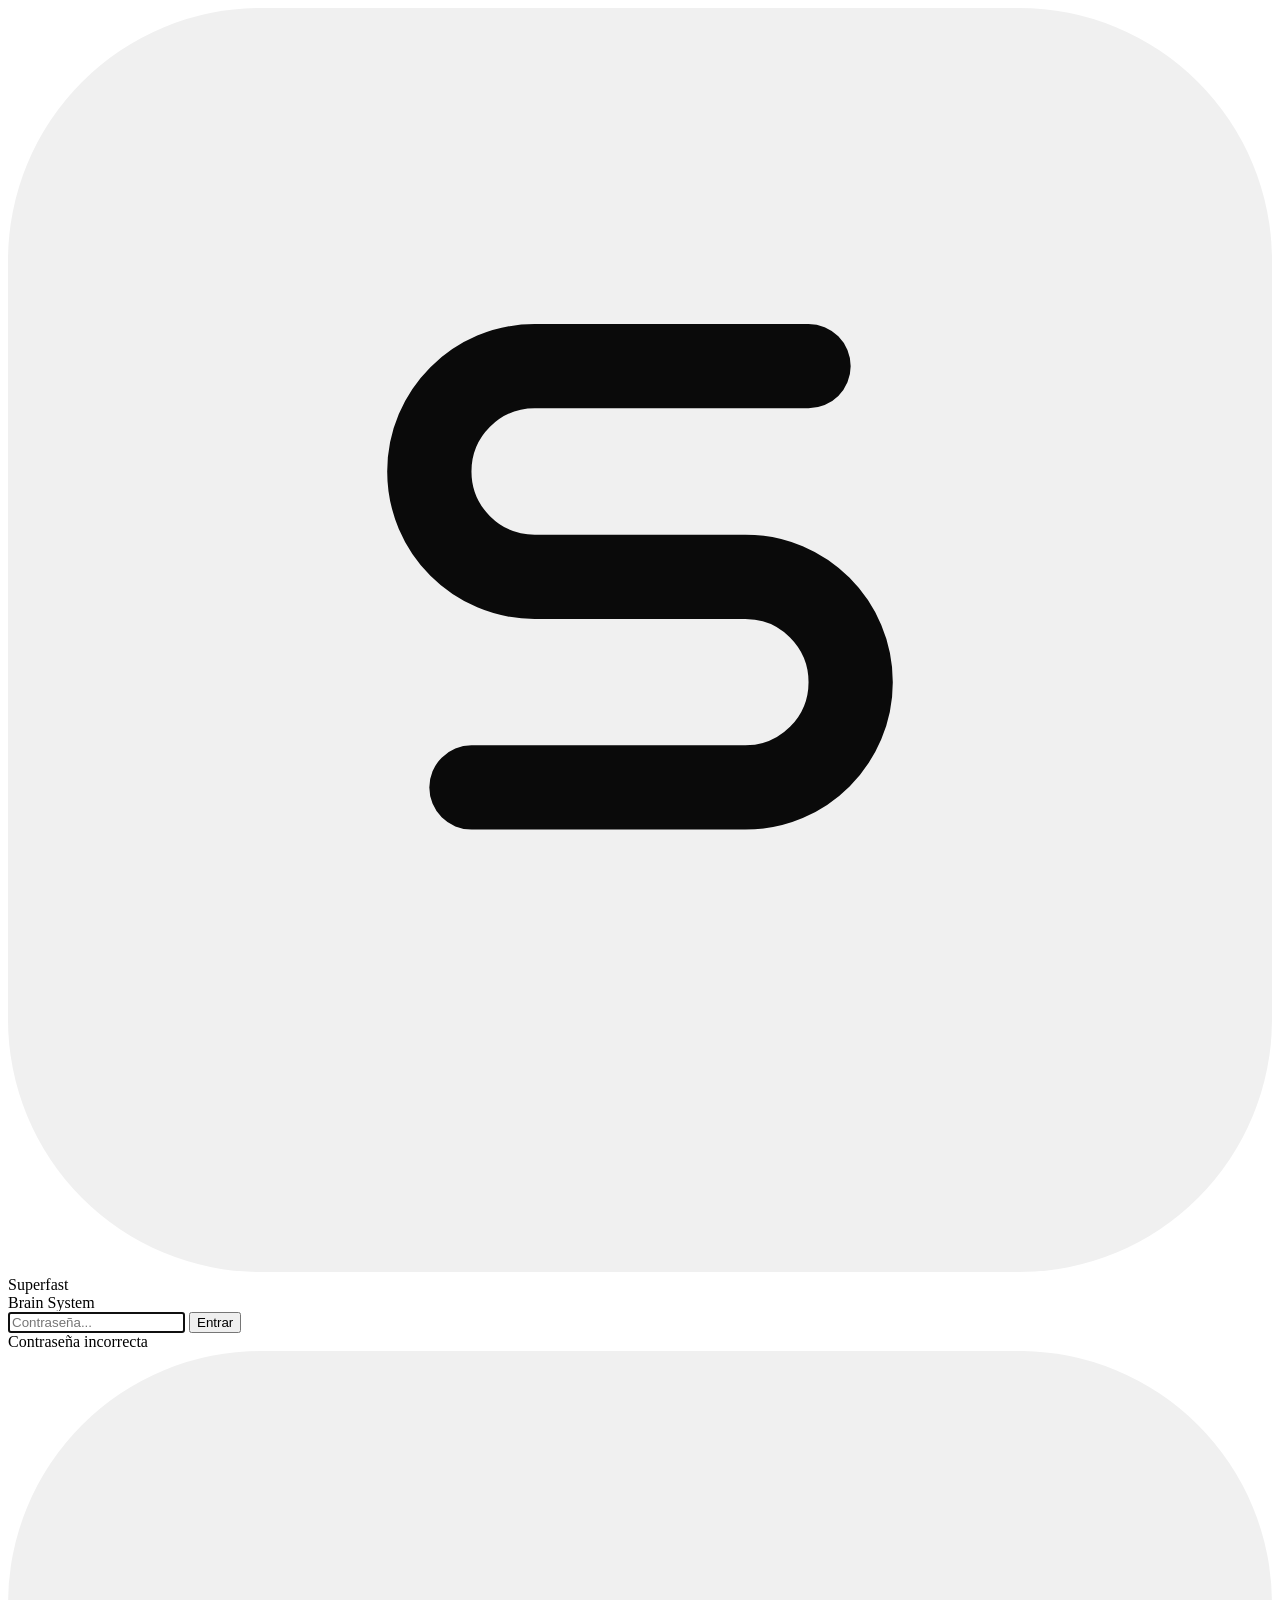
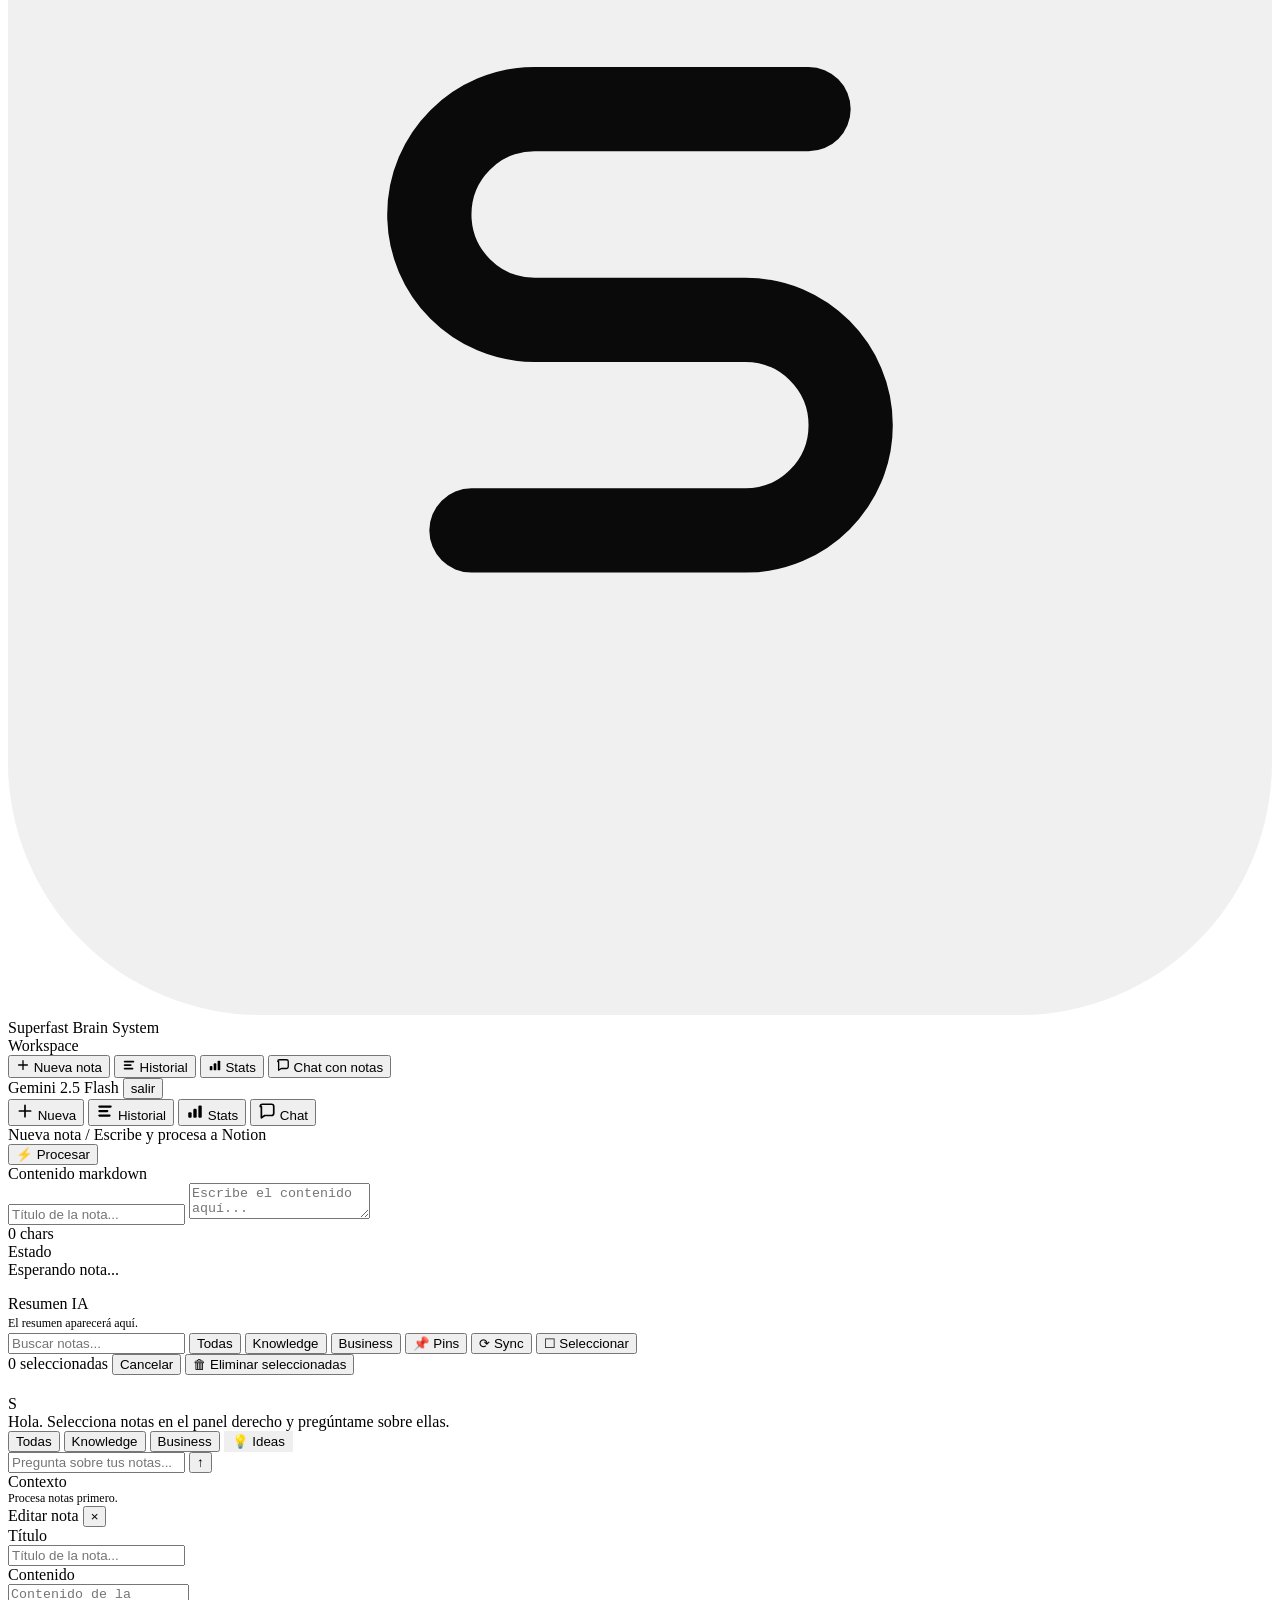
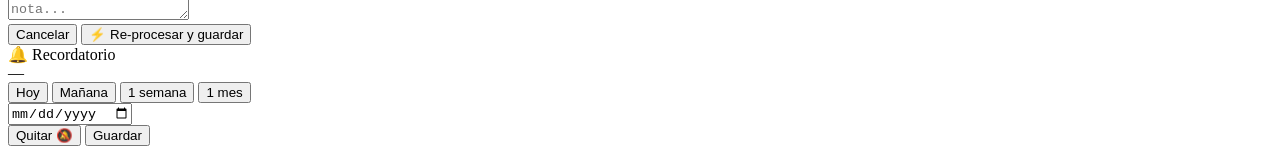
==== commit ecb2a785: "refactor: separar CSS a static/style.css" ====
--- a/web/index.html
+++ b/web/index.html
@@ -5,525 +5,7 @@
 <meta name="viewport" content="width=device-width, initial-scale=1.0">
 <title>Superfast — Brain System</title>
 <link href="https://fonts.googleapis.com/css2?family=DM+Serif+Display:ital@0;1&family=DM+Mono:wght@300;400;500&display=swap" rel="stylesheet">
-<style>
-:root {
-  --bg: #0a0a0a; --surface: #111111; --surface2: #1a1a1a;
-  --border: #1e1e1e; --border2: #2e2e2e;
-  --text: #f0f0f0; --text2: #888888; --text3: #444444;
-  --green: #4ade80; --red: #f87171;
-  --bottom-nav-h: 60px;
-}
-* { box-sizing: border-box; margin: 0; padding: 0; }
-body { background: var(--bg); color: var(--text); font-family: 'DM Mono', monospace; font-size: 13px; min-height: 100vh; display: flex; }
-
-/* ── LOGIN SCREEN ─────────────────────────────────────────── */
-#login-screen {
-  display: none;
-  position: fixed; inset: 0;
-  background: #0a0a0a;
-  align-items: center; justify-content: center;
-  z-index: 9999;
-  padding: 16px;
-}
-#login-screen.visible { display: flex; }
-.login-box {
-  background: #111;
-  border: 1px solid #1e1e1e;
-  border-radius: 12px;
-  padding: 40px 36px;
-  width: 100%;
-  max-width: 320px;
-  text-align: center;
-}
-.login-logo { width: 36px; height: 36px; margin: 0 auto 14px; }
-.login-title { font-family: 'DM Serif Display', serif; font-size: 18px; color: #f0f0f0; margin-bottom: 4px; }
-.login-sub { font-size: 11px; color: #444; letter-spacing: 0.06em; text-transform: uppercase; margin-bottom: 28px; }
-.login-input {
-  width: 100%; padding: 10px 14px;
-  background: #0a0a0a; border: 1px solid #2e2e2e; border-radius: 7px;
-  color: #f0f0f0; font-family: 'DM Mono', monospace; font-size: 13px;
-  outline: none; margin-bottom: 10px; transition: border-color 0.15s;
-}
-.login-input:focus { border-color: #444; }
-.login-btn {
-  width: 100%; padding: 10px;
-  background: #f0f0f0; border: none; border-radius: 7px;
-  color: #0a0a0a; font-family: 'DM Mono', monospace;
-  font-size: 13px; font-weight: 500; cursor: pointer; transition: background 0.15s;
-}
-.login-btn:hover { background: #d4d4d4; }
-.login-btn:disabled { background: #1a1a1a; color: #444; cursor: not-allowed; }
-.login-error { font-size: 11px; color: #f87171; margin-top: 10px; display: none; }
-
-/* ── APP ─────────────────────────────────────────────────── */
-#app { display: none; width: 100%; }
-#app.visible { display: flex; }
-
-/* ── SIDEBAR (desktop) ───────────────────────────────────── */
-.sidebar {
-  width: 220px; min-width: 220px;
-  background: var(--surface); border-right: 1px solid var(--border);
-  display: flex; flex-direction: column;
-  height: 100vh; position: sticky; top: 0;
-}
-.logo { padding: 24px 20px; border-bottom: 1px solid var(--border); display: flex; align-items: center; gap: 12px; }
-.logo-mark { width: 30px; height: 30px; flex-shrink: 0; }
-.logo-name { font-family: 'DM Serif Display', serif; font-size: 15px; color: var(--text); display: block; }
-.logo-sub { font-size: 10px; color: var(--text3); letter-spacing: 0.08em; text-transform: uppercase; display: block; margin-top: 1px; }
-.nav { padding: 12px 10px; flex: 1; }
-.nav-section { font-size: 10px; color: var(--text3); letter-spacing: 0.1em; text-transform: uppercase; padding: 14px 10px 6px; }
-.nav-item {
-  display: flex; align-items: center; gap: 10px;
-  padding: 9px 10px; border-radius: 6px; cursor: pointer;
-  color: var(--text2); font-size: 12px; border: none; background: none;
-  width: 100%; text-align: left; transition: all 0.15s; letter-spacing: 0.02em;
-}
-.nav-item:hover { background: var(--surface2); color: var(--text); }
-.nav-item.active { background: var(--surface2); color: var(--text); }
-.nav-item svg { opacity: 0.5; flex-shrink: 0; }
-.nav-item.active svg { opacity: 1; }
-.sidebar-footer {
-  padding: 14px 16px; border-top: 1px solid var(--border);
-  font-size: 11px; color: var(--text3);
-  display: flex; align-items: center; justify-content: space-between;
-}
-.logout-btn { background: none; border: none; color: var(--text3); font-family: 'DM Mono', monospace; font-size: 11px; cursor: pointer; padding: 0; transition: color 0.15s; }
-.logout-btn:hover { color: var(--red); }
-.status-dot { display: inline-block; width: 6px; height: 6px; border-radius: 50%; background: var(--green); margin-right: 6px; animation: pulse 2s infinite; }
-@keyframes pulse { 0%,100%{opacity:1} 50%{opacity:0.3} }
-
-/* ── BOTTOM NAV (mobile only) ────────────────────────────── */
-.bottom-nav {
-  display: none;
-  position: fixed; bottom: 0; left: 0; right: 0;
-  height: var(--bottom-nav-h);
-  background: var(--surface);
-  border-top: 1px solid var(--border);
-  z-index: 100;
-  padding: 0 4px;
-  align-items: stretch;
-}
-.bnav-item {
-  flex: 1; display: flex; flex-direction: column;
-  align-items: center; justify-content: center; gap: 4px;
-  cursor: pointer; border: none; background: none;
-  color: var(--text3); font-family: 'DM Mono', monospace;
-  font-size: 9px; letter-spacing: 0.04em; padding: 8px 4px;
-  transition: color 0.15s; -webkit-tap-highlight-color: transparent;
-}
-.bnav-item svg { opacity: 0.5; }
-.bnav-item.active { color: var(--text); }
-.bnav-item.active svg { opacity: 1; }
-
-/* ── MAIN ────────────────────────────────────────────────── */
-.main { flex: 1; display: flex; flex-direction: column; height: 100vh; overflow: hidden; min-width: 0; }
-.topbar {
-  height: 56px; border-bottom: 1px solid var(--border);
-  display: flex; align-items: center; padding: 0 28px; gap: 14px; flex-shrink: 0;
-}
-.topbar-title { font-family: 'DM Serif Display', serif; font-size: 16px; color: var(--text); white-space: nowrap; }
-.topbar-sep { color: var(--text3); }
-.topbar-sub { font-size: 11px; color: var(--text3); white-space: nowrap; overflow: hidden; text-overflow: ellipsis; }
-.topbar-actions { margin-left: auto; flex-shrink: 0; }
-.content { flex: 1; overflow-y: auto; padding: 28px; }
-.content::-webkit-scrollbar { width: 4px; }
-.content::-webkit-scrollbar-thumb { background: var(--border2); border-radius: 2px; }
-
-/* ── BUTTONS ─────────────────────────────────────────────── */
-.btn {
-  padding: 7px 16px; border-radius: 5px;
-  font-family: 'DM Mono', monospace; font-size: 12px; cursor: pointer;
-  border: 1px solid var(--border2); background: var(--surface2); color: var(--text2);
-  transition: all 0.15s; white-space: nowrap;
-}
-.btn:hover { border-color: #444; color: var(--text); }
-.btn-primary { background: var(--text); color: var(--bg); border-color: var(--text); font-weight: 500; }
-.btn-primary:hover { background: #d4d4d4; }
-.btn-primary:disabled { background: var(--surface2); color: var(--text3); border-color: var(--border); cursor: not-allowed; }
-
-/* ── VIEWS ───────────────────────────────────────────────── */
-.view { display: none; }
-.view.active { display: block; }
-
-/* ── PANEL ───────────────────────────────────────────────── */
-.panel { background: var(--surface); border: 1px solid var(--border); border-radius: 8px; overflow: hidden; }
-.panel-header { padding: 12px 18px; border-bottom: 1px solid var(--border); display: flex; align-items: center; justify-content: space-between; }
-.panel-label { font-size: 10px; color: var(--text3); letter-spacing: 0.1em; text-transform: uppercase; }
-.panel-body { padding: 18px; }
-
-/* ── NEW NOTE ────────────────────────────────────────────── */
-.note-grid { display: grid; grid-template-columns: 1fr 300px; gap: 20px; max-width: 1080px; }
-.title-input {
-  width: 100%; background: transparent; border: none;
-  border-bottom: 1px solid var(--border); color: var(--text);
-  font-family: 'DM Serif Display', serif; font-size: 22px; line-height: 1.3;
-  padding: 2px 0 12px; outline: none; display: block;
-}
-.title-input::placeholder { color: var(--text3); font-style: italic; }
-.body-input {
-  width: 100%; height: 360px; background: transparent; border: none;
-  color: var(--text2); font-family: 'DM Mono', monospace; font-size: 13px;
-  line-height: 1.8; resize: none; outline: none; margin-top: 14px;
-}
-.body-input::placeholder { color: var(--text3); }
-.char-count { padding: 10px 18px; border-top: 1px solid var(--border); font-size: 11px; color: var(--text3); text-align: right; }
-
-/* ── STATUS ──────────────────────────────────────────────── */
-.status-box { padding: 10px 14px; border-radius: 6px; font-size: 12px; display: flex; align-items: center; gap: 8px; }
-.status-box.idle { background: rgba(255,255,255,0.03); border: 1px solid var(--border2); color: var(--text3); }
-.status-box.processing { background: rgba(255,255,255,0.05); border: 1px solid var(--border2); color: var(--text2); }
-.status-box.success { background: rgba(74,222,128,0.07); border: 1px solid rgba(74,222,128,0.2); color: var(--green); }
-.status-box.error { background: rgba(248,113,113,0.07); border: 1px solid rgba(248,113,113,0.2); color: var(--red); }
-.info-row { display: flex; flex-direction: column; gap: 16px; margin-top: 16px; }
-.info-label { font-size: 10px; color: var(--text3); letter-spacing: 0.1em; text-transform: uppercase; margin-bottom: 6px; }
-.info-value { font-size: 13px; color: var(--text2); line-height: 1.6; }
-.tags-row { display: flex; flex-wrap: wrap; gap: 5px; }
-.tag { padding: 3px 9px; border: 1px solid var(--border2); border-radius: 3px; font-size: 11px; color: var(--text2); }
-.notion-link {
-  display: flex; align-items: center; gap: 8px;
-  padding: 10px 12px; background: var(--surface2);
-  border: 1px solid var(--border2); border-radius: 6px;
-  color: var(--text); text-decoration: none; font-size: 12px; transition: border-color 0.15s;
-}
-.notion-link:hover { border-color: #555; }
-
-/* ── HISTORY ─────────────────────────────────────────────── */
-.history-grid { display: grid; grid-template-columns: repeat(auto-fill, minmax(280px, 1fr)); gap: 14px; max-width: 1080px; }
-.note-card { background: var(--surface); border: 1px solid var(--border); border-radius: 8px; padding: 16px; cursor: pointer; transition: border-color 0.15s; }
-.note-card:hover { border-color: var(--border2); }
-.card-header { display: flex; align-items: flex-start; justify-content: space-between; gap: 10px; margin-bottom: 10px; }
-.card-title { font-family: 'DM Serif Display', serif; font-size: 15px; color: var(--text); line-height: 1.3; }
-.card-badge { font-size: 10px; padding: 2px 7px; border: 1px solid var(--border2); border-radius: 3px; color: var(--text3); flex-shrink: 0; letter-spacing: 0.05em; }
-.card-date { font-size: 10px; color: var(--text3); margin-bottom: 8px; }
-.card-summary { font-size: 12px; color: var(--text2); line-height: 1.6; margin-bottom: 12px; display: -webkit-box; -webkit-line-clamp: 2; -webkit-box-orient: vertical; overflow: hidden; }
-.card-footer { display: flex; align-items: center; justify-content: space-between; }
-.card-tags { display: flex; gap: 5px; flex-wrap: wrap; }
-.card-tag { font-size: 10px; color: var(--text3); border: 1px solid var(--border); border-radius: 2px; padding: 2px 6px; }
-.card-ext-link { font-size: 11px; color: var(--text3); text-decoration: none; transition: color 0.15s; }
-.card-ext-link:hover { color: var(--text); }
-.card-delete { background: none; border: none; cursor: pointer; color: var(--text3); padding: 2px 4px; border-radius: 3px; font-size: 14px; line-height: 1; transition: color 0.15s; display: none; }
-.note-card:hover .card-delete { display: block; }
-.card-delete:hover { color: var(--red); }
-
-/* ── HISTORY TOOLBAR ─────────────────────────────────────── */
-.history-toolbar { display: flex; align-items: center; gap: 10px; max-width: 1080px; margin-bottom: 18px; flex-wrap: wrap; }
-.search-input {
-  flex: 1; min-width: 160px; background: var(--surface);
-  border: 1px solid var(--border2); border-radius: 6px;
-  color: var(--text); font-family: 'DM Mono', monospace;
-  font-size: 12px; padding: 8px 14px; outline: none; transition: border-color 0.15s;
-}
-.search-input:focus { border-color: #444; }
-.search-input::placeholder { color: var(--text3); }
-.filter-btn {
-  padding: 7px 12px; border-radius: 5px;
-  font-family: 'DM Mono', monospace; font-size: 11px; cursor: pointer;
-  border: 1px solid var(--border2); background: var(--surface); color: var(--text3);
-  transition: all 0.15s; letter-spacing: 0.04em; white-space: nowrap;
-}
-.filter-btn:hover { color: var(--text); border-color: #444; }
-.filter-btn.on { background: var(--surface2); color: var(--text); border-color: #444; }
-
-/* ── CARD PINNED ─────────────────────────────────────────── */
-.note-card.pinned { border-color: #333; }
-.card-pin { background: none; border: none; cursor: pointer; color: var(--text3); padding: 2px 4px; font-size: 12px; transition: color 0.15s; display: none; }
-.note-card:hover .card-pin { display: block; }
-.note-card.pinned .card-pin { display: block; color: var(--text2); }
-.card-pin:hover { color: var(--text); }
-.card-reprocess { background: none; border: none; cursor: pointer; color: var(--text3); padding: 2px 4px; font-size: 11px; transition: color 0.15s; display: none; letter-spacing: 0.02em; }
-.note-card:hover .card-reprocess { display: block; }
-.card-reprocess:hover { color: var(--text); }
-
-/* ── STATS ───────────────────────────────────────────────── */
-.stats-grid { display: grid; grid-template-columns: repeat(auto-fill, minmax(200px, 1fr)); gap: 14px; max-width: 1080px; margin-bottom: 28px; }
-.stat-card { background: var(--surface); border: 1px solid var(--border); border-radius: 8px; padding: 18px 20px; }
-.stat-value { font-family: 'DM Serif Display', serif; font-size: 32px; color: var(--text); line-height: 1; margin-bottom: 6px; }
-.stat-label { font-size: 11px; color: var(--text3); letter-spacing: 0.06em; text-transform: uppercase; }
-.tags-chart { max-width: 1080px; background: var(--surface); border: 1px solid var(--border); border-radius: 8px; padding: 18px 20px; margin-bottom: 14px; }
-.tags-chart-title { font-size: 10px; color: var(--text3); letter-spacing: 0.1em; text-transform: uppercase; margin-bottom: 14px; }
-.tag-bar-row { display: flex; align-items: center; gap: 10px; margin-bottom: 8px; }
-.tag-bar-label { font-size: 11px; color: var(--text2); width: 100px; flex-shrink: 0; overflow: hidden; text-overflow: ellipsis; white-space: nowrap; }
-.tag-bar-track { flex: 1; height: 4px; background: var(--border2); border-radius: 2px; }
-.tag-bar-fill { height: 100%; background: var(--text2); border-radius: 2px; transition: width 0.4s ease; }
-.tag-bar-count { font-size: 11px; color: var(--text3); width: 20px; text-align: right; flex-shrink: 0; }
-.empty { display: flex; flex-direction: column; align-items: center; justify-content: center; height: 260px; gap: 10px; color: var(--text3); }
-.empty-icon { font-size: 28px; opacity: 0.3; }
-.empty-text { font-size: 12px; letter-spacing: 0.04em; }
-
-/* ── CHAT ────────────────────────────────────────────────── */
-.chat-layout { display: grid; grid-template-columns: 1fr 300px; gap: 20px; max-width: 1080px; height: calc(100vh - 114px); }
-.chat-col { display: flex; flex-direction: column; height: 100%; min-height: 0; }
-.chat-messages { flex: 1; overflow-y: auto; display: flex; flex-direction: column; gap: 14px; padding-right: 6px; }
-.chat-messages::-webkit-scrollbar { width: 3px; }
-.chat-messages::-webkit-scrollbar-thumb { background: var(--border2); }
-.msg { display: flex; gap: 10px; animation: fadeUp 0.2s ease; }
-.msg.user { flex-direction: row-reverse; }
-@keyframes fadeUp { from{opacity:0;transform:translateY(5px)} to{opacity:1;transform:translateY(0)} }
-.msg-av {
-  width: 26px; height: 26px; border-radius: 4px;
-  background: var(--surface2); border: 1px solid var(--border2);
-  display: flex; align-items: center; justify-content: center;
-  font-size: 11px; flex-shrink: 0; font-family: 'DM Serif Display', serif;
-}
-.msg.user .msg-av { background: var(--text); color: var(--bg); border-color: var(--text); }
-.msg-body {
-  max-width: 78%; padding: 10px 13px; border-radius: 6px;
-  font-size: 12px; line-height: 1.7;
-  background: var(--surface); border: 1px solid var(--border); color: var(--text2);
-}
-.msg.user .msg-body { background: var(--surface2); color: var(--text); border-color: var(--border2); }
-.chat-footer { border-top: 1px solid var(--border); padding-top: 14px; flex-shrink: 0; margin-top: 14px; }
-.chat-row { display: flex; gap: 8px; }
-.chat-in {
-  flex: 1; background: var(--surface); border: 1px solid var(--border2); border-radius: 6px;
-  color: var(--text); font-family: 'DM Mono', monospace; font-size: 13px;
-  padding: 9px 13px; outline: none; transition: border-color 0.15s;
-}
-.chat-in:focus { border-color: #444; }
-.context-note { display: flex; align-items: center; gap: 9px; padding: 9px 10px; border-radius: 5px; cursor: pointer; border: 1px solid transparent; transition: all 0.15s; }
-.context-note:hover { background: var(--surface2); }
-.context-note.on { background: var(--surface2); border-color: var(--border2); }
-.ctx-check { width: 14px; height: 14px; border: 1px solid var(--border2); border-radius: 3px; flex-shrink: 0; display: flex; align-items: center; justify-content: center; }
-.context-note.on .ctx-check { background: var(--text); border-color: var(--text); }
-.ctx-title { font-size: 12px; color: var(--text2); white-space: nowrap; overflow: hidden; text-overflow: ellipsis; }
-.context-note.on .ctx-title { color: var(--text); }
-.panel-notes { overflow-y: auto; flex: 1; }
-.chat-panel { display: flex; flex-direction: column; height: 100%; }
-
-/* ── CLEAR NOTE BUTTON ───────────────────────────────────── */
-.btn-ghost {
-  padding: 7px 14px; border-radius: 5px;
-  font-family: 'DM Mono', monospace; font-size: 12px; cursor: pointer;
-  border: 1px solid var(--border2); background: transparent; color: var(--text3);
-  transition: all 0.15s; white-space: nowrap;
-}
-.btn-ghost:hover { border-color: var(--red); color: var(--red); }
-
-/* ── CHAT FILTER TABS ────────────────────────────────────── */
-.chat-filters { display: flex; gap: 6px; margin-bottom: 10px; }
-.chat-filter-btn {
-  padding: 5px 12px; border-radius: 4px; cursor: pointer;
-  font-family: 'DM Mono', monospace; font-size: 11px; letter-spacing: 0.04em;
-  border: 1px solid var(--border2); background: transparent; color: var(--text3);
-  transition: all 0.15s;
-}
-.chat-filter-btn:hover { color: var(--text2); border-color: #444; }
-.chat-filter-btn.active { background: var(--surface2); color: var(--text); border-color: #444; }
-.chat-filter-label { font-size: 10px; color: var(--text3); letter-spacing: 0.08em; text-transform: uppercase; margin-bottom: 8px; padding-left: 2px; }
-
-/* ── BULK SELECT ─────────────────────────────────────────── */
-.bulk-bar {
-  display: none; align-items: center; gap: 10px;
-  padding: 8px 14px; background: var(--surface2);
-  border: 1px solid var(--border2); border-radius: 6px;
-  max-width: 1080px; margin-bottom: 14px;
-}
-.bulk-bar.visible { display: flex; }
-.bulk-count { font-size: 12px; color: var(--text2); flex: 1; }
-.btn-danger {
-  padding: 6px 14px; border-radius: 5px;
-  font-family: 'DM Mono', monospace; font-size: 12px; cursor: pointer;
-  border: 1px solid rgba(248,113,113,0.3); background: rgba(248,113,113,0.08);
-  color: var(--red); transition: all 0.15s; white-space: nowrap;
-}
-.btn-danger:hover { background: rgba(248,113,113,0.15); border-color: var(--red); }
-.note-card.selecting { cursor: default; }
-.note-card.bulk-selected { border-color: #555; background: var(--surface2); }
-.card-checkbox {
-  width: 15px; height: 15px; border: 1px solid var(--border2); border-radius: 3px;
-  flex-shrink: 0; display: none; align-items: center; justify-content: center;
-  background: var(--surface);
-}
-.selecting-mode .card-checkbox { display: flex; }
-.note-card.bulk-selected .card-checkbox { background: var(--text); border-color: var(--text); }
-
-/* ── EDIT MODAL ──────────────────────────────────────────── */
-.modal-overlay {
-  display: none; position: fixed; inset: 0;
-  background: rgba(0,0,0,0.7); z-index: 500;
-  align-items: center; justify-content: center; padding: 20px;
-}
-.modal-overlay.visible { display: flex; }
-.modal {
-  background: var(--surface); border: 1px solid var(--border2);
-  border-radius: 10px; width: 100%; max-width: 620px;
-  max-height: 90vh; display: flex; flex-direction: column;
-}
-.modal-header {
-  padding: 16px 20px; border-bottom: 1px solid var(--border);
-  display: flex; align-items: center; justify-content: space-between; flex-shrink: 0;
-}
-.modal-title { font-family: 'DM Serif Display', serif; font-size: 15px; color: var(--text); }
-.modal-close { background: none; border: none; color: var(--text3); cursor: pointer; font-size: 18px; line-height: 1; padding: 2px 6px; border-radius: 3px; transition: color 0.15s; }
-.modal-close:hover { color: var(--text); }
-.modal-body { padding: 20px; overflow-y: auto; flex: 1; display: flex; flex-direction: column; gap: 14px; }
-.modal-footer { padding: 14px 20px; border-top: 1px solid var(--border); display: flex; gap: 8px; justify-content: flex-end; flex-shrink: 0; }
-.modal-input {
-  width: 100%; background: var(--surface2); border: 1px solid var(--border2);
-  border-radius: 6px; color: var(--text); font-family: 'DM Mono', monospace;
-  font-size: 13px; padding: 9px 13px; outline: none; transition: border-color 0.15s;
-}
-.modal-input:focus { border-color: #444; }
-.modal-textarea {
-  width: 100%; height: 240px; background: var(--surface2); border: 1px solid var(--border2);
-  border-radius: 6px; color: var(--text2); font-family: 'DM Mono', monospace;
-  font-size: 13px; line-height: 1.7; padding: 9px 13px; outline: none;
-  resize: vertical; transition: border-color 0.15s;
-}
-.modal-textarea:focus { border-color: #444; }
-.modal-label { font-size: 10px; color: var(--text3); letter-spacing: 0.1em; text-transform: uppercase; margin-bottom: 5px; }
-
-/* ── REMINDERS ───────────────────────────────────────────── */
-.reminder-badge {
-  display: inline-flex; align-items: center; gap: 4px;
-  font-size: 10px; padding: 2px 7px;
-  border-radius: 3px; letter-spacing: 0.04em;
-  border: 1px solid rgba(251,191,36,0.3);
-  background: rgba(251,191,36,0.08); color: #fbbf24;
-}
-.reminder-badge.overdue {
-  border-color: rgba(248,113,113,0.3);
-  background: rgba(248,113,113,0.08); color: var(--red);
-}
-.reminder-badge.today {
-  border-color: rgba(74,222,128,0.3);
-  background: rgba(74,222,128,0.08); color: var(--green);
-}
-.card-reminder { background: none; border: none; cursor: pointer; color: var(--text3); padding: 2px 4px; font-size: 12px; transition: color 0.15s; display: none; }
-.note-card:hover .card-reminder { display: block; }
-.note-card.has-reminder .card-reminder { display: block; color: #fbbf24; }
-.note-card.has-reminder.overdue .card-reminder { color: var(--red); }
-.note-card.has-reminder.today .card-reminder { color: var(--green); }
-.reminder-panel {
-  background: var(--surface); border: 1px solid var(--border);
-  border-radius: 8px; padding: 0; overflow: hidden; max-width: 1080px; margin-bottom: 20px;
-}
-.reminder-panel-header {
-  padding: 12px 18px; border-bottom: 1px solid var(--border);
-  display: flex; align-items: center; justify-content: space-between;
-}
-.reminder-item {
-  display: flex; align-items: center; gap: 12px;
-  padding: 10px 18px; border-bottom: 1px solid var(--border);
-  transition: background 0.1s;
-}
-.reminder-item:last-child { border-bottom: none; }
-.reminder-item:hover { background: var(--surface2); }
-.reminder-dot { width: 6px; height: 6px; border-radius: 50%; flex-shrink: 0; background: #fbbf24; }
-.reminder-dot.overdue { background: var(--red); }
-.reminder-dot.today { background: var(--green); }
-.reminder-title { flex: 1; font-size: 12px; color: var(--text); overflow: hidden; text-overflow: ellipsis; white-space: nowrap; }
-.reminder-date-label { font-size: 11px; color: var(--text3); flex-shrink: 0; }
-.reminder-clear { background: none; border: none; cursor: pointer; color: var(--text3); font-size: 13px; padding: 2px 5px; border-radius: 3px; transition: color 0.15s; }
-.reminder-clear:hover { color: var(--red); }
-
-/* Date picker modal */
-.date-picker-overlay {
-  display: none; position: fixed; inset: 0;
-  background: rgba(0,0,0,0.5); z-index: 600;
-  align-items: center; justify-content: center;
-}
-.date-picker-overlay.visible { display: flex; }
-.date-picker-box {
-  background: var(--surface); border: 1px solid var(--border2);
-  border-radius: 10px; padding: 24px; width: 280px;
-}
-.date-picker-title { font-family: 'DM Serif Display', serif; font-size: 14px; color: var(--text); margin-bottom: 4px; }
-.date-picker-sub { font-size: 11px; color: var(--text3); margin-bottom: 16px; white-space: nowrap; overflow: hidden; text-overflow: ellipsis; }
-.date-input {
-  width: 100%; background: var(--surface2); border: 1px solid var(--border2);
-  border-radius: 6px; color: var(--text); font-family: 'DM Mono', monospace;
-  font-size: 13px; padding: 9px 13px; outline: none; margin-bottom: 12px;
-  transition: border-color 0.15s;
-}
-.date-input:focus { border-color: #444; }
-.date-picker-actions { display: flex; gap: 8px; justify-content: flex-end; }
-.shortcut-btns { display: flex; gap: 6px; margin-bottom: 12px; flex-wrap: wrap; }
-.shortcut-btn {
-  padding: 5px 10px; border-radius: 4px; cursor: pointer;
-  font-family: 'DM Mono', monospace; font-size: 11px;
-  border: 1px solid var(--border2); background: var(--surface2); color: var(--text2);
-  transition: all 0.15s;
-}
-.shortcut-btn:hover { color: var(--text); border-color: #444; }
-
-/* ── SPINNER ─────────────────────────────────────────────── */
-.spin { width: 12px; height: 12px; border: 2px solid var(--border2); border-top-color: var(--text2); border-radius: 50%; animation: rot 0.7s linear infinite; display: inline-block; }
-@keyframes rot { to{transform:rotate(360deg)} }
-
-/* ════════════════════════════════════════════════════════════
-   RESPONSIVE — tablet (≤ 900px)
-════════════════════════════════════════════════════════════ */
-@media (max-width: 900px) {
-  .note-grid {
-    grid-template-columns: 1fr;
-  }
-  .chat-layout {
-    grid-template-columns: 1fr;
-    height: auto;
-  }
-  .chat-panel {
-    height: 280px;
-  }
-}
-
-/* ════════════════════════════════════════════════════════════
-   RESPONSIVE — mobile (≤ 640px)
-════════════════════════════════════════════════════════════ */
-@media (max-width: 640px) {
-  /* Hide desktop sidebar, show bottom nav */
-  .sidebar { display: none; }
-  .bottom-nav { display: flex; }
-
-  /* App takes full width */
-  #app.visible { flex-direction: column; }
-  .main { height: calc(100vh - var(--bottom-nav-h)); }
-
-  /* Topbar — hide subtitle, smaller padding */
-  .topbar { padding: 0 16px; gap: 8px; height: 50px; }
-  .topbar-sep { display: none; }
-  .topbar-sub { display: none; }
-  .topbar-title { font-size: 14px; }
-  .btn { padding: 6px 12px; font-size: 11px; }
-
-  /* Content padding */
-  .content { padding: 16px; padding-bottom: 16px; }
-
-  /* Note grid → single column */
-  .note-grid { grid-template-columns: 1fr; gap: 14px; }
-
-  /* Textarea height smaller on mobile */
-  .body-input { height: 220px; }
-
-  /* History toolbar wrap nicely */
-  .history-toolbar { gap: 8px; }
-  .search-input { min-width: 100%; order: -1; }
-  .filter-btn { font-size: 10px; padding: 6px 10px; }
-
-  /* History grid → 1 col */
-  .history-grid { grid-template-columns: 1fr; }
-
-  /* Always show card actions on mobile (no hover) */
-  .card-delete { display: block; }
-  .card-pin { display: block; }
-  .card-reminder { display: block; }
-  .card-reprocess { display: block; }
-
-  /* Chat layout → stacked, full height */
-  .chat-layout {
-    grid-template-columns: 1fr;
-    height: calc(100vh - 50px - var(--bottom-nav-h));
-    gap: 12px;
-  }
-  .chat-col { min-height: 0; }
-  .chat-panel { height: 200px; flex-shrink: 0; }
-  .panel-notes { max-height: 140px; }
-
-  /* Stats grid 2 cols on mobile */
-  .stats-grid { grid-template-columns: repeat(2, 1fr); }
-  .stat-value { font-size: 26px; }
-}
-</style>
+<link rel="stylesheet" href="/static/style.css">
 </head>
 <body>
 
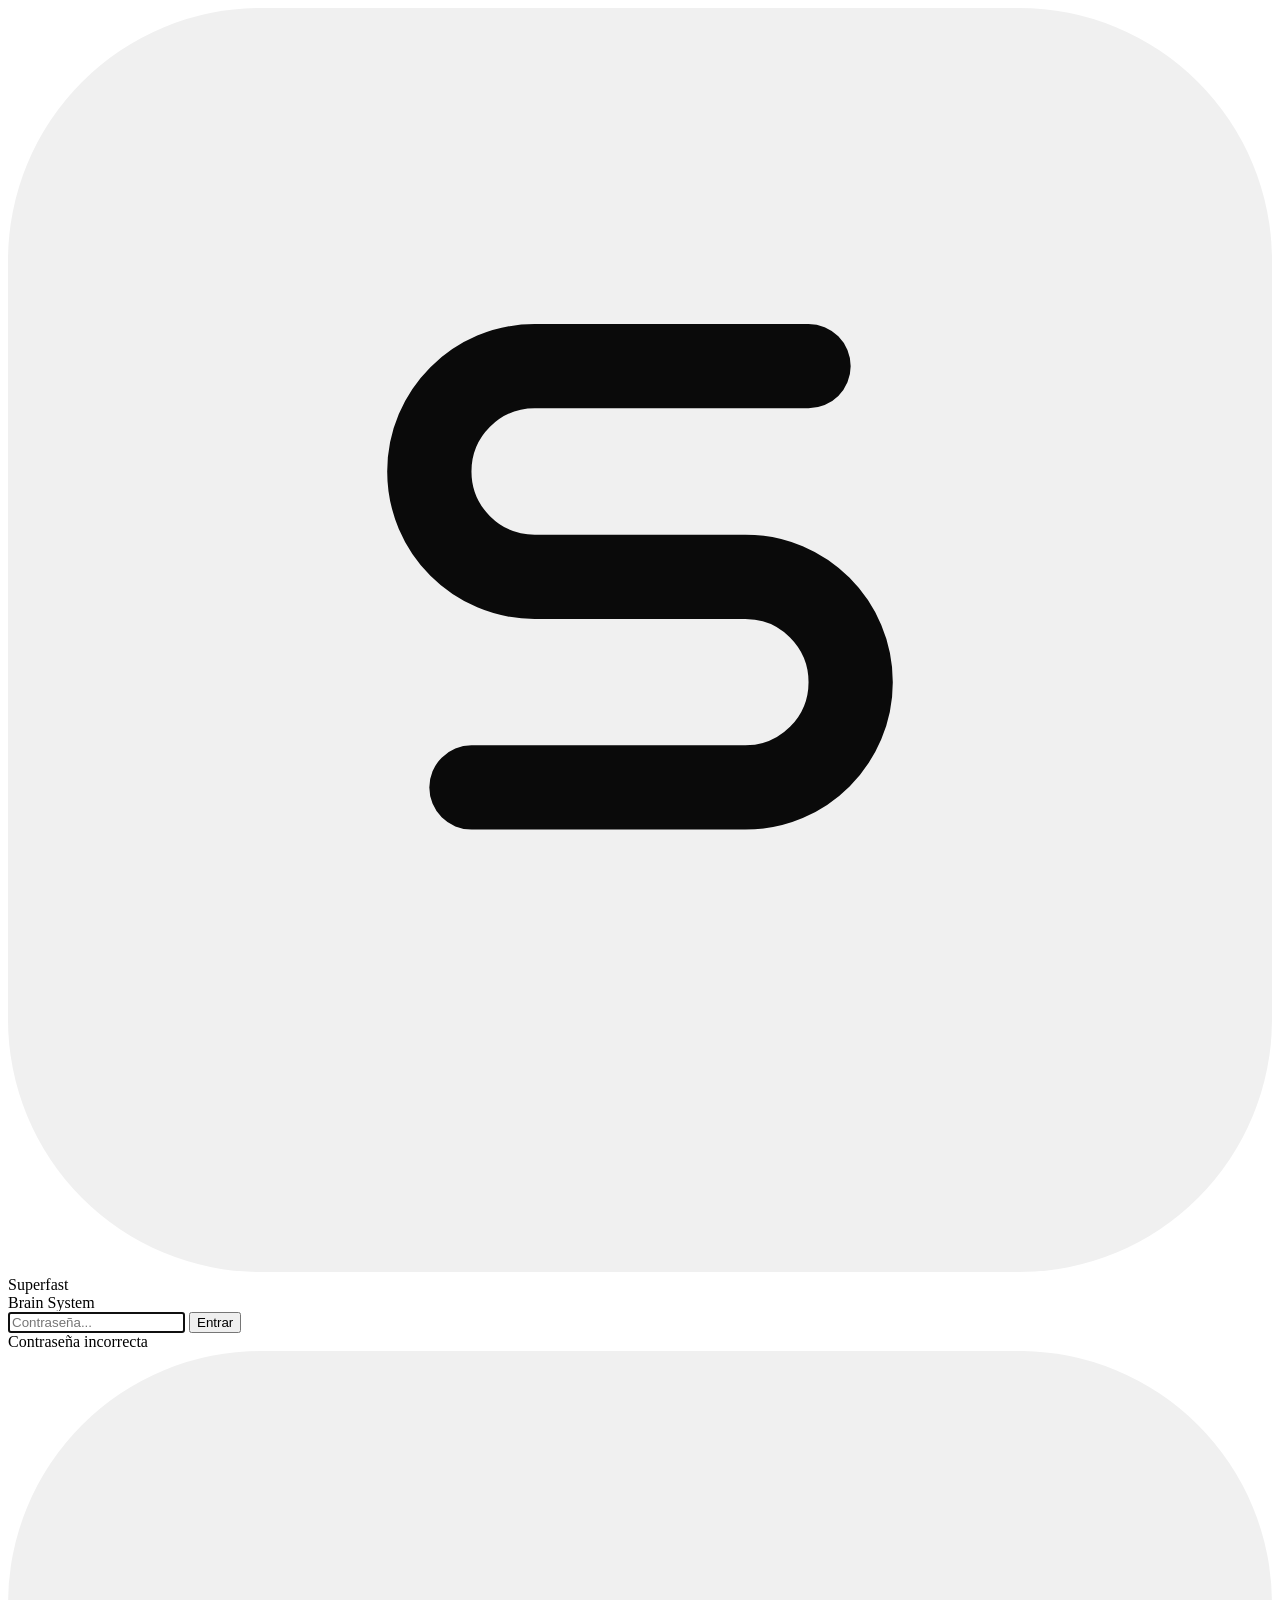
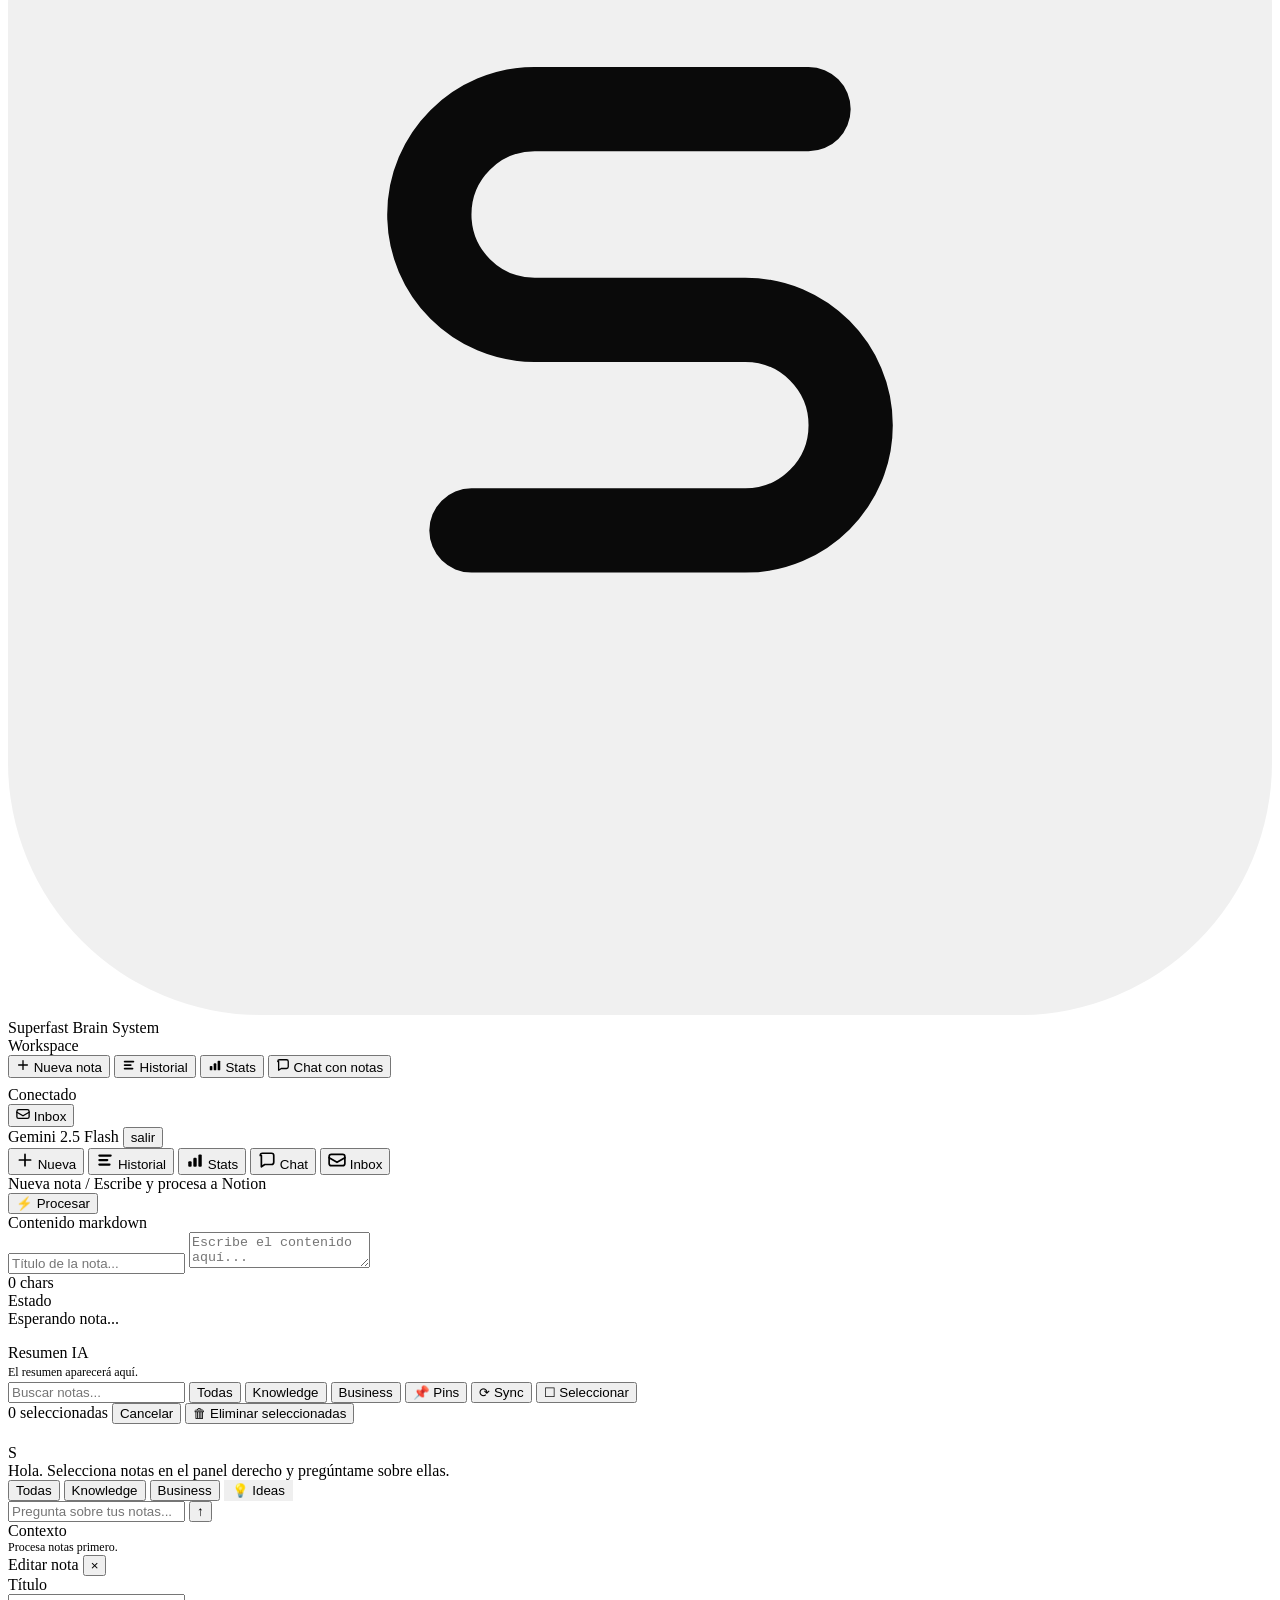
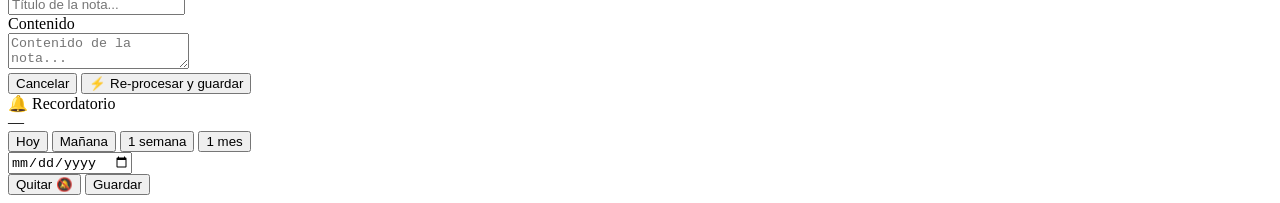
==== commit 33c74973: "feat: inbox gmail calendar oauth" ====
--- a/web/index.html
+++ b/web/index.html
@@ -57,6 +57,12 @@
         <svg width="14" height="14" viewBox="0 0 16 16" fill="none"><path d="M2 4a2 2 0 012-2h8a2 2 0 012 2v6a2 2 0 01-2 2H6l-3 2V4z" stroke="currentColor" stroke-width="1.5" stroke-linejoin="round"/></svg>
         Chat con notas
       </button>
+      <div class="nav-section" style="margin-top:8px">Conectado</div>
+      <button class="nav-item" id="btn-inbox" onclick="showView('inbox',this)">
+        <svg width="14" height="14" viewBox="0 0 16 16" fill="none"><rect x="1" y="3" width="14" height="10" rx="2" stroke="currentColor" stroke-width="1.5"/><path d="M1 6l7 4 7-4" stroke="currentColor" stroke-width="1.5" stroke-linecap="round"/></svg>
+        Inbox
+        <span class="nav-badge" id="nav-unread" style="display:none">0</span>
+      </button>
     </nav>
     <div class="sidebar-footer">
       <span><span class="status-dot"></span>Gemini 2.5 Flash</span>
@@ -81,6 +87,10 @@
     <button class="bnav-item" id="bnav-chat" onclick="showView('chat',null,'bnav-chat')">
       <svg width="18" height="18" viewBox="0 0 16 16" fill="none"><path d="M2 4a2 2 0 012-2h8a2 2 0 012 2v6a2 2 0 01-2 2H6l-3 2V4z" stroke="currentColor" stroke-width="1.5" stroke-linejoin="round"/></svg>
       Chat
+    </button>
+    <button class="bnav-item" id="bnav-inbox" onclick="showView('inbox',null,'bnav-inbox')">
+      <svg width="18" height="18" viewBox="0 0 16 16" fill="none"><rect x="1" y="3" width="14" height="10" rx="2" stroke="currentColor" stroke-width="1.5"/><path d="M1 6l7 4 7-4" stroke="currentColor" stroke-width="1.5" stroke-linecap="round"/></svg>
+      Inbox
     </button>
   </nav>
 
@@ -208,6 +218,57 @@
         </div>
       </div>
 
+      <!-- VIEW: INBOX ─────────────────────────────────────────────── -->
+      <div class="view" id="view-inbox">
+
+        <!-- Sin Google conectado -->
+        <div id="inbox-connect" style="display:none">
+          <div class="empty" style="height:300px">
+            <div class="empty-icon">✉</div>
+            <div class="empty-text">Conecta tu cuenta de Google para ver Gmail y Calendar</div>
+            <button class="btn btn-primary" style="margin-top:16px" onclick="connectGoogle()">
+              <svg width="14" height="14" viewBox="0 0 16 16" fill="none" style="vertical-align:-2px;margin-right:6px"><path d="M14.5 8.17c0-.49-.04-.96-.11-1.42H8v2.69h3.64a3.1 3.1 0 01-1.35 2.04v1.69h2.18c1.28-1.17 2.02-2.9 2.02-5z" fill="#4285F4"/><path d="M8 15c1.82 0 3.35-.6 4.47-1.63l-2.18-1.69C9.68 12.17 8.9 12.42 8 12.42c-1.77 0-3.27-1.19-3.8-2.79H1.96v1.75A6.99 6.99 0 008 15z" fill="#34A853"/><path d="M4.2 9.63A4.2 4.2 0 014 8.25c0-.48.08-.94.2-1.38V5.12H1.96A7 7 0 001 8.25c0 1.13.27 2.2.96 3.13l2.24-1.75z" fill="#FBBC05"/><path d="M8 3.58c1 0 1.9.34 2.6 1.02l1.95-1.95C11.35 1.59 9.82 1 8 1A6.99 6.99 0 001.96 5.12L4.2 6.87C4.73 5.27 6.23 3.58 8 3.58z" fill="#EA4335"/></svg>
+              Conectar Google
+            </button>
+          </div>
+        </div>
+
+        <!-- Con Google conectado -->
+        <div id="inbox-content" style="display:none">
+          <div class="inbox-layout">
+
+            <!-- Gmail -->
+            <div class="inbox-col">
+              <div class="panel" style="height:100%">
+                <div class="panel-header" style="justify-content:space-between">
+                  <span class="panel-label">📧 Gmail — Inbox</span>
+                  <button class="filter-btn" style="font-size:10px;padding:4px 8px" onclick="loadInbox()">⟳</button>
+                </div>
+                <div id="email-list" class="panel-body" style="padding:0;overflow-y:auto;max-height:calc(100vh - 200px)">
+                  <div class="inbox-loading">Cargando...</div>
+                </div>
+              </div>
+            </div>
+
+            <!-- Calendar -->
+            <div class="inbox-col">
+              <div class="panel" style="height:100%">
+                <div class="panel-header" style="justify-content:space-between">
+                  <span class="panel-label">📅 Próximos eventos</span>
+                  <button class="filter-btn" style="font-size:10px;padding:4px 8px" onclick="loadCalendar()">⟳</button>
+                </div>
+                <div id="event-list" class="panel-body" style="padding:0;overflow-y:auto;max-height:calc(100vh - 200px)">
+                  <div class="inbox-loading">Cargando...</div>
+                </div>
+              </div>
+            </div>
+
+          </div>
+        </div>
+
+      </div>
+      <!-- /VIEW: INBOX -->
+
     </div>
   </main>
 
